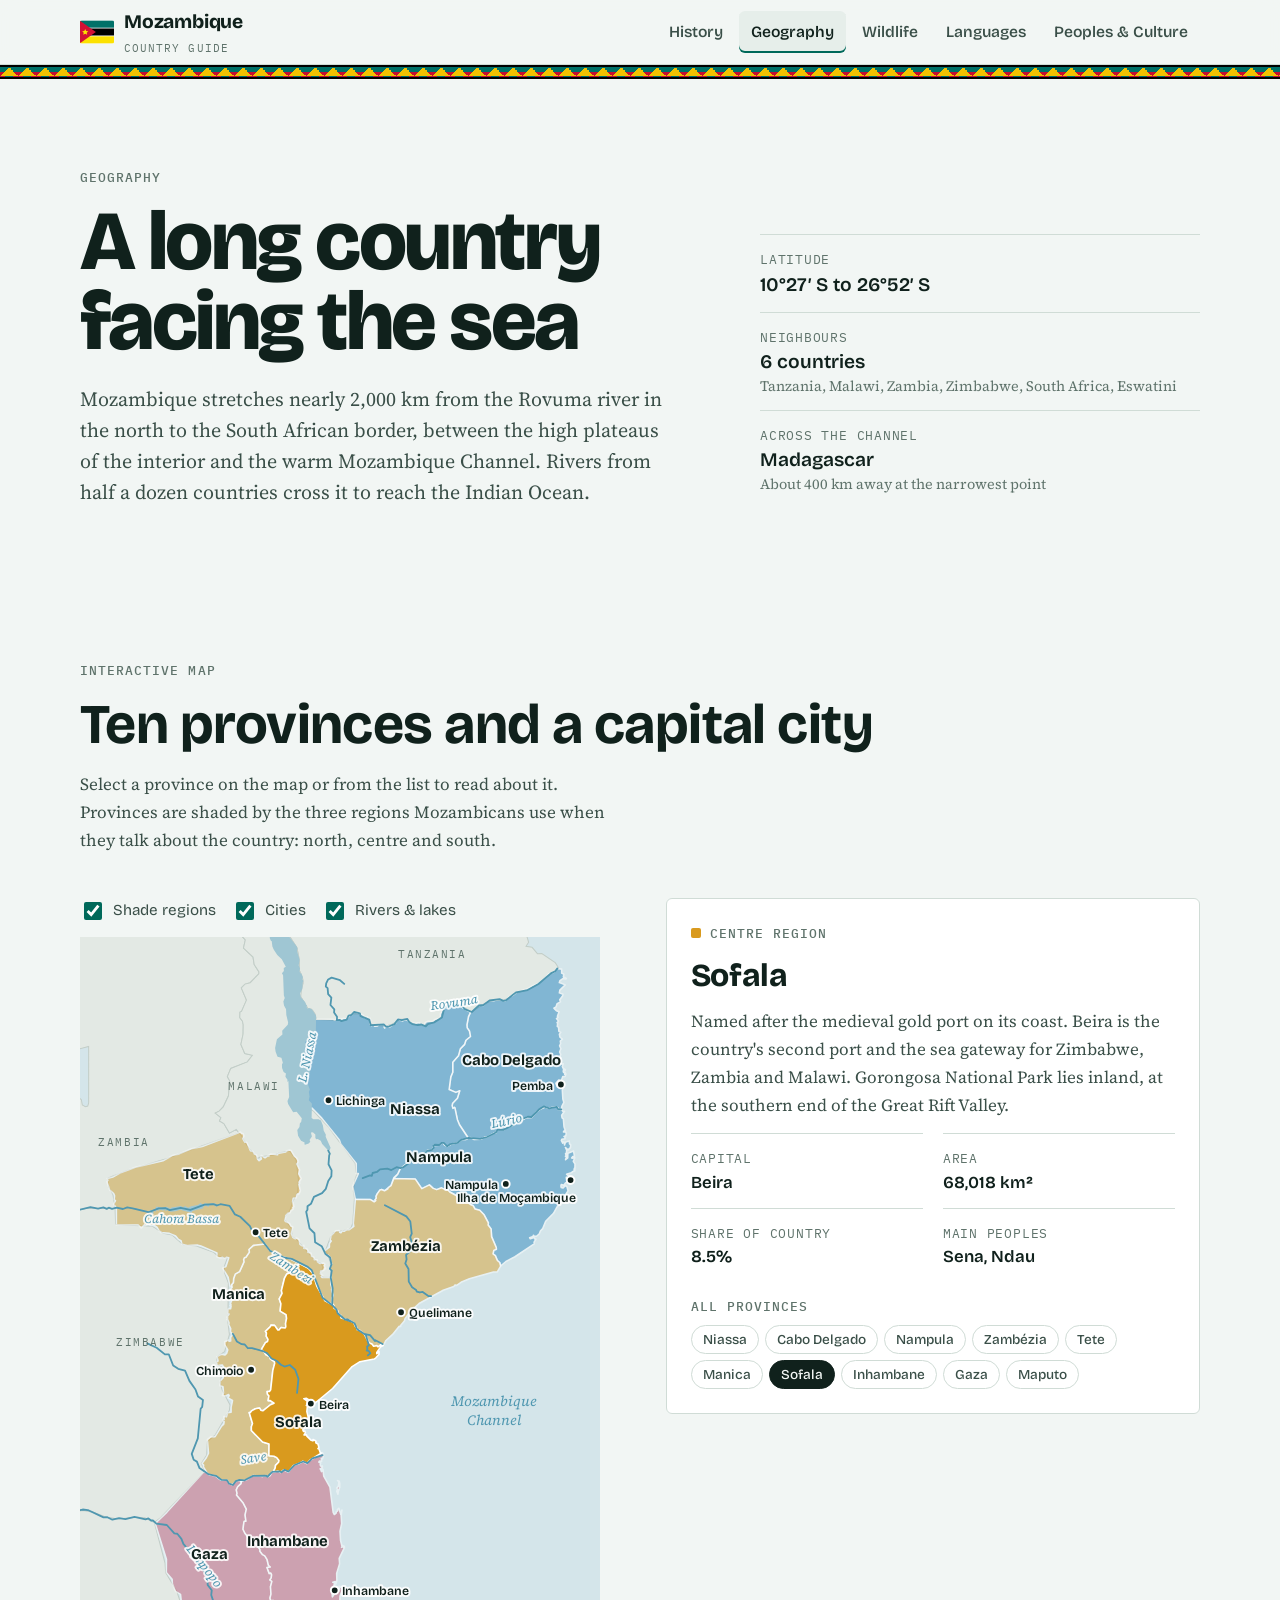
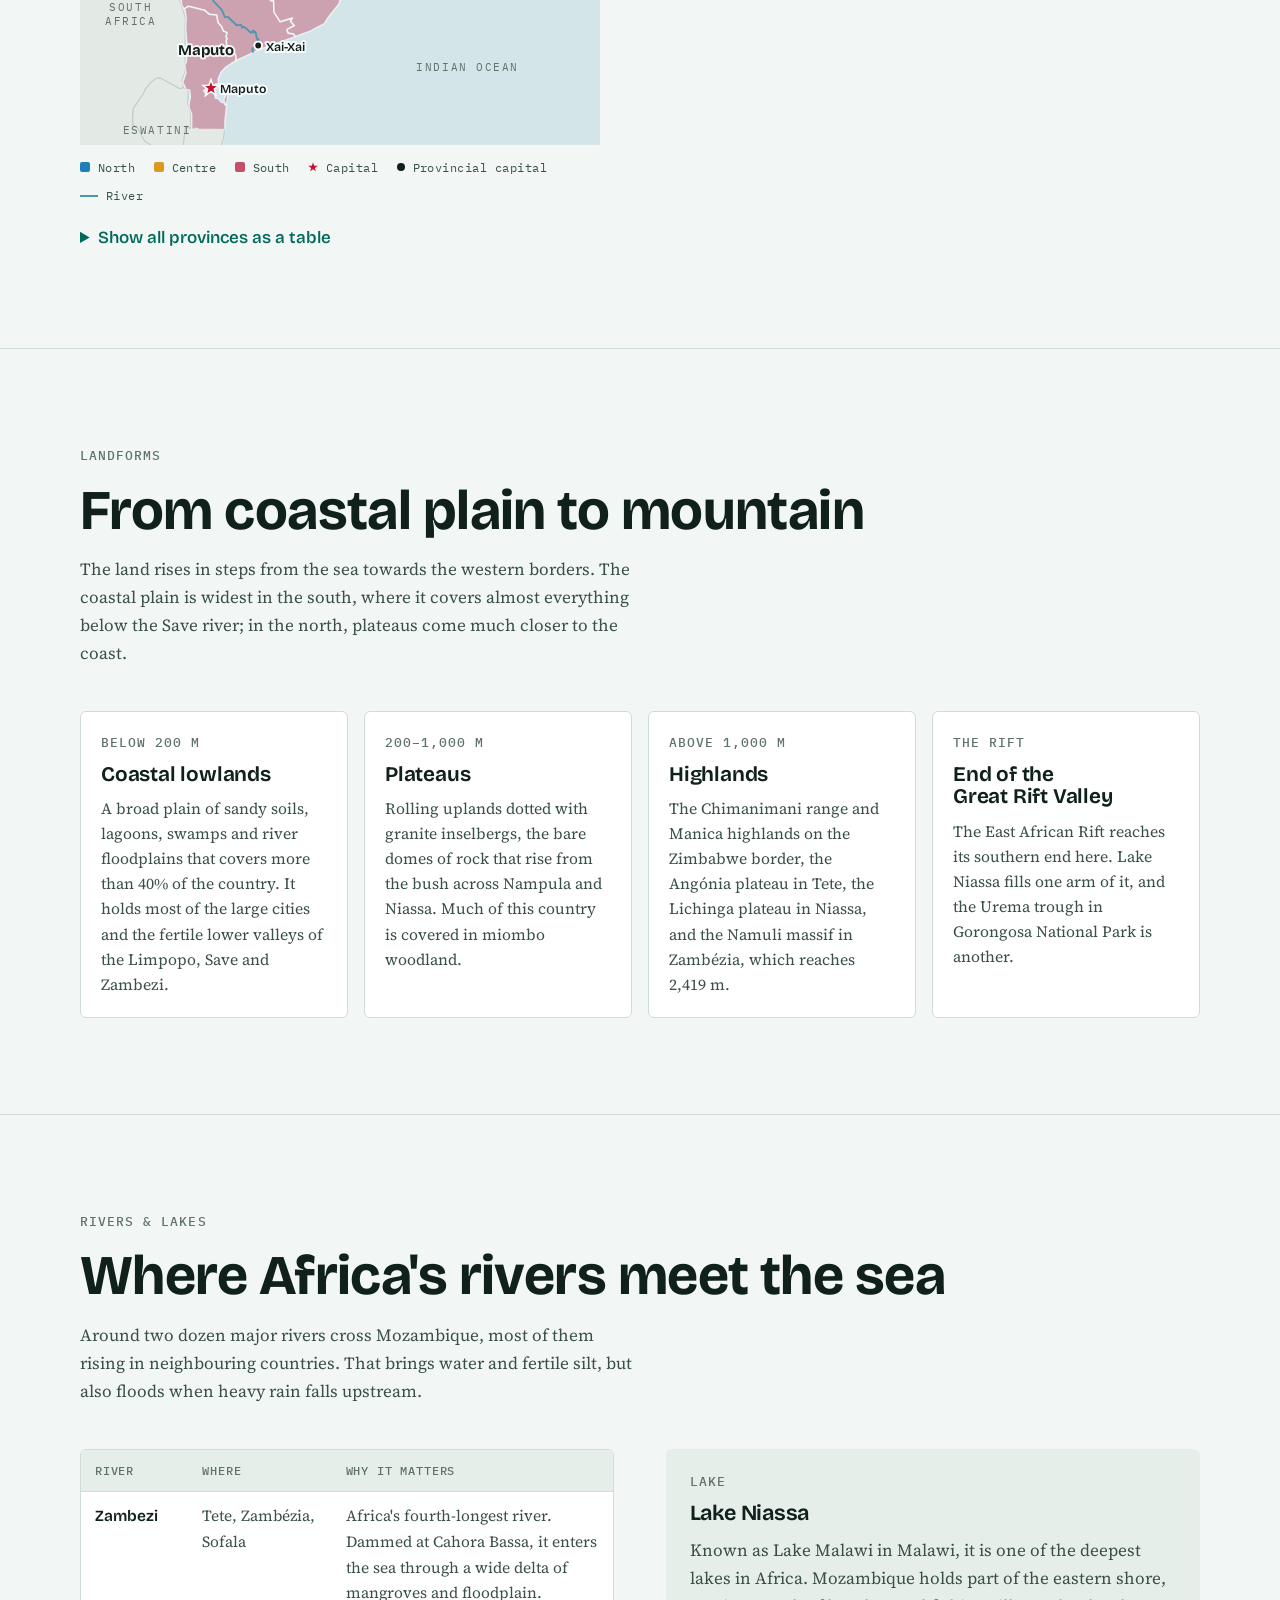
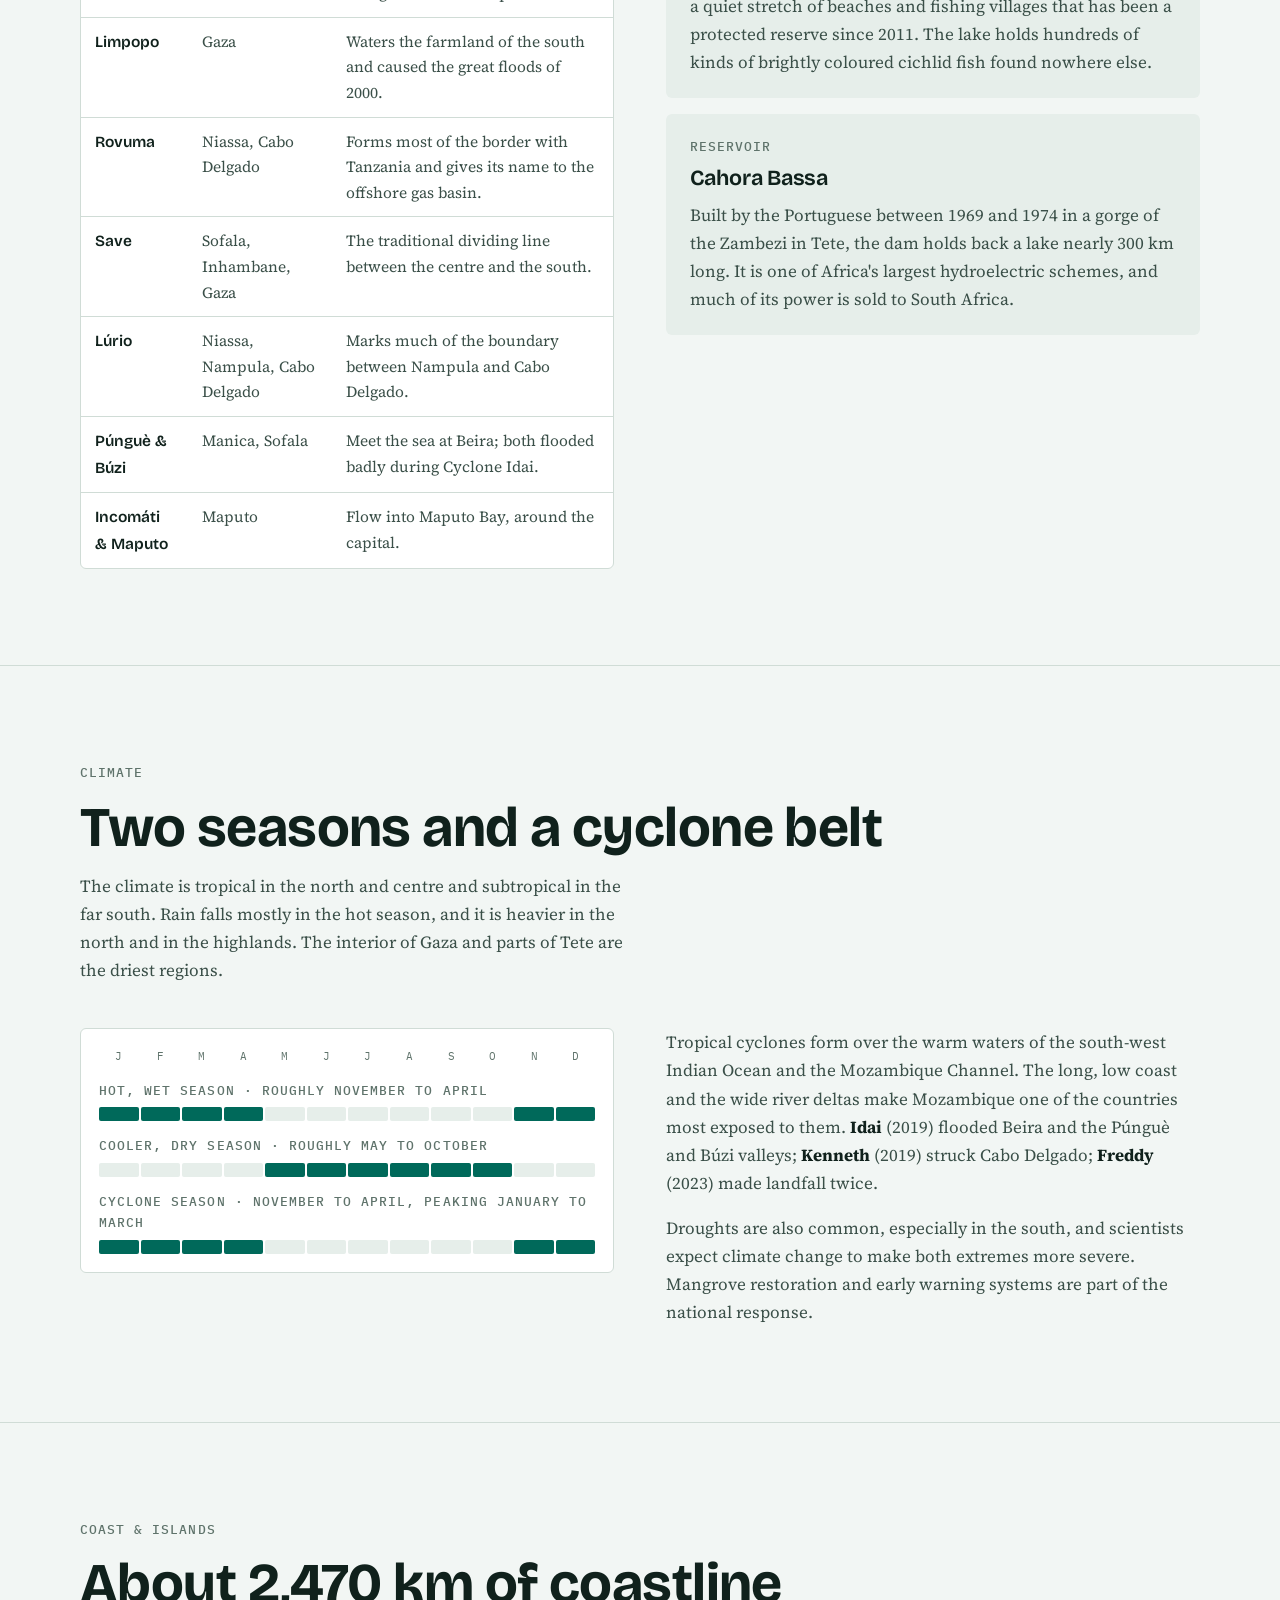
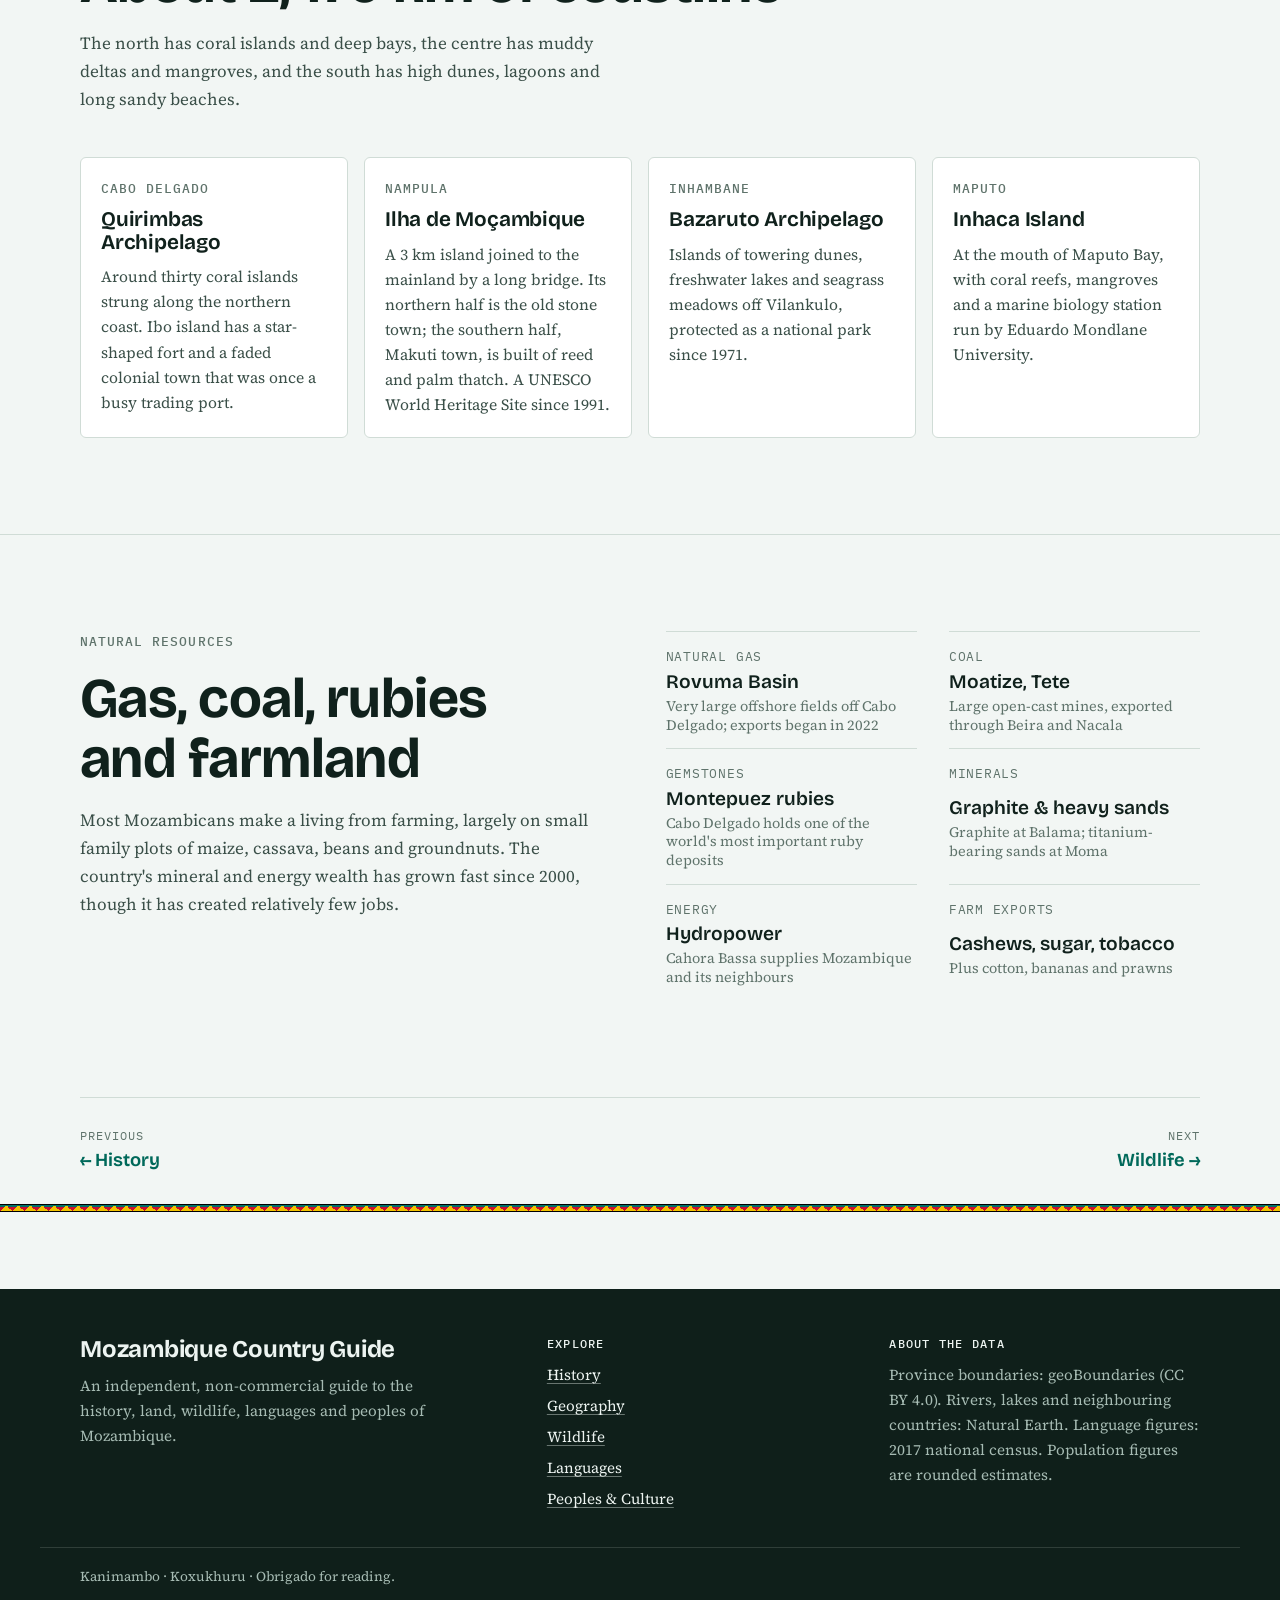
==== geography.html @ 0a5331be "Add Mozambique Country Guide site A static six-page site about Mozambique: history, geography, wildl" ====
<!DOCTYPE html>
<html lang="en">
<head>
  <meta charset="UTF-8" />
  <meta name="viewport" content="width=device-width, initial-scale=1, viewport-fit=cover" />
  <title>Geography of Mozambique · Mozambique Country Guide</title>
  <meta name="description" content="Mozambique's provinces, landforms, rivers, climate, coast and natural resources, with an interactive province map." />
  <link rel="icon" href="data:image/svg+xml,<svg xmlns=%22http://www.w3.org/2000/svg%22 viewBox=%220 0 30 20%22><rect width=%2230%22 height=%226.2%22 fill=%22%23007168%22/><rect y=%226.2%22 width=%2230%22 height=%227.6%22 fill=%22%23fff%22/><rect y=%226.9%22 width=%2230%22 height=%226.2%22 fill=%22%23000%22/><rect y=%2213.8%22 width=%2230%22 height=%226.2%22 fill=%22%23fce100%22/><path d=%22M0 0L14 10L0 20Z%22 fill=%22%23d21034%22/></svg>" />
  <link rel="preconnect" href="https://fonts.googleapis.com" />
  <link rel="preconnect" href="https://fonts.gstatic.com" crossorigin />
  <link rel="stylesheet" href="https://fonts.googleapis.com/css2?family=Bricolage+Grotesque:opsz,wdth,wght@12..96,75..100,400..800&family=IBM+Plex+Mono:wght@400;500&family=Source+Serif+4:ital,opsz,wght@0,8..60,400..700;1,8..60,400&display=swap" />
  <link rel="stylesheet" href="styles.css" />
</head>
<body data-page="geography">
  <a class="skip" href="#main">Skip to content</a>

  <header class="site-header">
    <div class="wrap nav-inner">
      <a class="brand" href="index.html" aria-label="Mozambique Country Guide, home">
        <svg viewBox="0 0 30 20" aria-hidden="true"><rect width="30" height="20" fill="var(--flag-white)"/><rect width="30" height="6.2" fill="var(--flag-green)"/><rect y="6.9" width="30" height="6.2" fill="var(--flag-black)"/><rect y="13.8" width="30" height="6.2" fill="var(--flag-yellow)"/><path d="M0 0L14 10L0 20Z" fill="var(--flag-red)"/><path d="M4.6 7.4l.8 1.7 1.9.2-1.4 1.3.4 1.9-1.7-1-1.7 1 .4-1.9-1.4-1.3 1.9-.2z" fill="var(--flag-yellow)"/></svg>
        <span>Mozambique<small>Country guide</small></span>
      </a>
      <button class="nav-toggle" id="navToggle" aria-expanded="false" aria-controls="siteNav"><span class="bars" aria-hidden="true"><span></span><span></span><span></span></span>Menu</button>
      <nav class="site-nav" id="siteNav" aria-label="Main">
        <ul class="nav-links">
          <li><a href="history.html" data-page="history">History</a></li>
          <li><a href="geography.html" data-page="geography">Geography</a></li>
          <li><a href="wildlife.html" data-page="wildlife">Wildlife</a></li>
          <li><a href="languages.html" data-page="languages">Languages</a></li>
          <li><a href="peoples.html" data-page="peoples">Peoples &amp; Culture</a></li>
        </ul>
      </nav>
    </div>
  </header>
  <div class="capulana" aria-hidden="true"></div>

  <main id="main">
    <section class="page-head">
      <div class="wrap page-head-grid">
        <div>
          <span class="label">Geography</span>
          <h1>A long country facing the sea</h1>
          <p class="lede">Mozambique stretches nearly 2,000 km from the Rovuma river in the north to the South African border, between the high plateaus of the interior and the warm Mozambique Channel. Rivers from half a dozen countries cross it to reach the Indian Ocean.</p>
        </div>
        <dl class="facts">
          <div><dt>Latitude</dt><dd>10°27′ S to 26°52′ S</dd></div>
          <div><dt>Neighbours</dt><dd>6 countries<small>Tanzania, Malawi, Zambia, Zimbabwe, South Africa, Eswatini</small></dd></div>
          <div><dt>Across the channel</dt><dd>Madagascar<small>About 400 km away at the narrowest point</small></dd></div>
        </dl>
      </div>
    </section>

    <!-- Interactive map -->
    <section class="section" aria-labelledby="map-h">
      <div class="wrap">
        <div class="section-head">
          <span class="label">Interactive map</span>
          <h2 id="map-h">Ten provinces and a capital city</h2>
          <p>Select a province on the map or from the list to read about it. Provinces are shaded by the three regions Mozambicans use when they talk about the country: north, centre and south.</p>
        </div>
        <div class="map-layout">
          <div>
            <div class="map-controls" role="group" aria-label="Map layers">
              <label class="toggle"><input type="checkbox" id="toggleRegions" checked /> Shade regions</label>
              <label class="toggle"><input type="checkbox" id="toggleCities" checked /> Cities</label>
              <label class="toggle"><input type="checkbox" id="toggleRivers" checked /> Rivers &amp; lakes</label>
            </div>
            <figure style="margin:0">
              <div id="provinceMap" class="map"></div>
              <figcaption class="map-legend">
                <span><i class="swatch north"></i>North</span>
                <span><i class="swatch centre"></i>Centre</span>
                <span><i class="swatch south"></i>South</span>
                <span><i class="st"></i>Capital</span>
                <span><i class="ct"></i>Provincial capital</span>
                <span><i class="ln"></i>River</span>
              </figcaption>
            </figure>
          </div>
          <aside class="prov-panel" id="provPanel" aria-live="polite">
            <span class="label"><i class="swatch centre" data-f="swatch"></i> <span data-f="region">Centre region</span></span>
            <h3 data-f="name">Sofala</h3>
            <p data-f="text">Named after the medieval gold port on its coast.</p>
            <dl class="facts">
              <div><dt>Capital</dt><dd data-f="capital">Beira</dd></div>
              <div><dt>Area</dt><dd data-f="area">68,018 km²</dd></div>
              <div><dt>Share of country</dt><dd data-f="share">8.5%</dd></div>
              <div><dt>Main peoples</dt><dd data-f="peoples">Sena, Ndau</dd></div>
            </dl>
            <div class="stack" style="gap:8px">
              <span class="label">All provinces</span>
              <div class="prov-list chips" id="provList"></div>
            </div>
          </aside>
        </div>

        <details class="data">
          <summary>Show all provinces as a table</summary>
          <div class="table-wrap">
            <table>
              <thead><tr><th>Province</th><th>Region</th><th>Capital</th><th class="num">Area (km²)</th></tr></thead>
              <tbody>
                <tr><td><strong>Niassa</strong></td><td>North</td><td>Lichinga</td><td class="num">129,056</td></tr>
                <tr><td><strong>Cabo Delgado</strong></td><td>North</td><td>Pemba</td><td class="num">82,625</td></tr>
                <tr><td><strong>Nampula</strong></td><td>North</td><td>Nampula</td><td class="num">81,606</td></tr>
                <tr><td><strong>Zambézia</strong></td><td>Centre</td><td>Quelimane</td><td class="num">105,008</td></tr>
                <tr><td><strong>Tete</strong></td><td>Centre</td><td>Tete</td><td class="num">100,724</td></tr>
                <tr><td><strong>Manica</strong></td><td>Centre</td><td>Chimoio</td><td class="num">61,661</td></tr>
                <tr><td><strong>Sofala</strong></td><td>Centre</td><td>Beira</td><td class="num">68,018</td></tr>
                <tr><td><strong>Inhambane</strong></td><td>South</td><td>Inhambane</td><td class="num">68,615</td></tr>
                <tr><td><strong>Gaza</strong></td><td>South</td><td>Xai-Xai</td><td class="num">75,709</td></tr>
                <tr><td><strong>Maputo Province</strong></td><td>South</td><td>Matola</td><td class="num">26,058</td></tr>
                <tr><td><strong>Maputo City</strong></td><td>South</td><td>Maputo</td><td class="num">347</td></tr>
              </tbody>
            </table>
          </div>
        </details>
      </div>
    </section>

    <!-- Landforms -->
    <section class="section" aria-labelledby="land-h">
      <div class="wrap">
        <div class="section-head">
          <span class="label">Landforms</span>
          <h2 id="land-h">From coastal plain to mountain</h2>
          <p>The land rises in steps from the sea towards the western borders. The coastal plain is widest in the south, where it covers almost everything below the Save river; in the north, plateaus come much closer to the coast.</p>
        </div>
        <div class="grid">
          <article class="card">
            <span class="label">Below 200 m</span>
            <h3>Coastal lowlands</h3>
            <p>A broad plain of sandy soils, lagoons, swamps and river floodplains that covers more than 40% of the country. It holds most of the large cities and the fertile lower valleys of the Limpopo, Save and Zambezi.</p>
          </article>
          <article class="card">
            <span class="label">200–1,000 m</span>
            <h3>Plateaus</h3>
            <p>Rolling uplands dotted with granite inselbergs, the bare domes of rock that rise from the bush across Nampula and Niassa. Much of this country is covered in miombo woodland.</p>
          </article>
          <article class="card">
            <span class="label">Above 1,000 m</span>
            <h3>Highlands</h3>
            <p>The Chimanimani range and Manica highlands on the Zimbabwe border, the Angónia plateau in Tete, the Lichinga plateau in Niassa, and the Namuli massif in Zambézia, which reaches 2,419 m.</p>
          </article>
          <article class="card">
            <span class="label">The rift</span>
            <h3>End of the Great Rift Valley</h3>
            <p>The East African Rift reaches its southern end here. Lake Niassa fills one arm of it, and the Urema trough in Gorongosa National Park is another.</p>
          </article>
        </div>
      </div>
    </section>

    <!-- Rivers -->
    <section class="section" aria-labelledby="rivers-h">
      <div class="wrap">
        <div class="section-head">
          <span class="label">Rivers &amp; lakes</span>
          <h2 id="rivers-h">Where Africa's rivers meet the sea</h2>
          <p>Around two dozen major rivers cross Mozambique, most of them rising in neighbouring countries. That brings water and fertile silt, but also floods when heavy rain falls upstream.</p>
        </div>
        <div class="split">
          <div class="table-wrap">
            <table>
              <thead><tr><th>River</th><th>Where</th><th>Why it matters</th></tr></thead>
              <tbody>
                <tr><td><strong>Zambezi</strong></td><td>Tete, Zambézia, Sofala</td><td>Africa's fourth-longest river. Dammed at Cahora Bassa, it enters the sea through a wide delta of mangroves and floodplain.</td></tr>
                <tr><td><strong>Limpopo</strong></td><td>Gaza</td><td>Waters the farmland of the south and caused the great floods of 2000.</td></tr>
                <tr><td><strong>Rovuma</strong></td><td>Niassa, Cabo Delgado</td><td>Forms most of the border with Tanzania and gives its name to the offshore gas basin.</td></tr>
                <tr><td><strong>Save</strong></td><td>Sofala, Inhambane, Gaza</td><td>The traditional dividing line between the centre and the south.</td></tr>
                <tr><td><strong>Lúrio</strong></td><td>Niassa, Nampula, Cabo Delgado</td><td>Marks much of the boundary between Nampula and Cabo Delgado.</td></tr>
                <tr><td><strong>Púnguè &amp; Búzi</strong></td><td>Manica, Sofala</td><td>Meet the sea at Beira; both flooded badly during Cyclone Idai.</td></tr>
                <tr><td><strong>Incomáti &amp; Maputo</strong></td><td>Maputo</td><td>Flow into Maputo Bay, around the capital.</td></tr>
              </tbody>
            </table>
          </div>
          <div class="stack">
            <aside class="callout">
              <span class="label">Lake</span>
              <h3>Lake Niassa</h3>
              <p>Known as Lake Malawi in Malawi, it is one of the deepest lakes in Africa. Mozambique holds part of the eastern shore, a quiet stretch of beaches and fishing villages that has been a protected reserve since 2011. The lake holds hundreds of kinds of brightly coloured cichlid fish found nowhere else.</p>
            </aside>
            <aside class="callout">
              <span class="label">Reservoir</span>
              <h3>Cahora Bassa</h3>
              <p>Built by the Portuguese between 1969 and 1974 in a gorge of the Zambezi in Tete, the dam holds back a lake nearly 300 km long. It is one of Africa's largest hydroelectric schemes, and much of its power is sold to South Africa.</p>
            </aside>
          </div>
        </div>
      </div>
    </section>

    <!-- Climate -->
    <section class="section" aria-labelledby="climate-h">
      <div class="wrap">
        <div class="section-head">
          <span class="label">Climate</span>
          <h2 id="climate-h">Two seasons and a cyclone belt</h2>
          <p>The climate is tropical in the north and centre and subtropical in the far south. Rain falls mostly in the hot season, and it is heavier in the north and in the highlands. The interior of Gaza and parts of Tete are the driest regions.</p>
        </div>
        <div class="split">
          <div class="stack">
            <div class="table-wrap" style="padding:18px">
              <div class="season-head" aria-hidden="true"><span>J</span><span>F</span><span>M</span><span>A</span><span>M</span><span>J</span><span>J</span><span>A</span><span>S</span><span>O</span><span>N</span><span>D</span></div>
              <p class="label" style="margin:14px 0 6px">Hot, wet season · roughly November to April</p>
              <div class="season" role="img" aria-label="Wet season: November to April"><i class="on"></i><i class="on"></i><i class="on"></i><i class="on"></i><i></i><i></i><i></i><i></i><i></i><i></i><i class="on"></i><i class="on"></i></div>
              <p class="label" style="margin:14px 0 6px">Cooler, dry season · roughly May to October</p>
              <div class="season" role="img" aria-label="Dry season: May to October"><i></i><i></i><i></i><i></i><i class="on"></i><i class="on"></i><i class="on"></i><i class="on"></i><i class="on"></i><i class="on"></i><i></i><i></i></div>
              <p class="label" style="margin:14px 0 6px">Cyclone season · November to April, peaking January to March</p>
              <div class="season" role="img" aria-label="Cyclone season: November to April"><i class="on"></i><i class="on"></i><i class="on"></i><i class="on"></i><i></i><i></i><i></i><i></i><i></i><i></i><i class="on"></i><i class="on"></i></div>
            </div>
          </div>
          <div class="prose">
            <p>Tropical cyclones form over the warm waters of the south-west Indian Ocean and the Mozambique Channel. The long, low coast and the wide river deltas make Mozambique one of the countries most exposed to them. <strong>Idai</strong> (2019) flooded Beira and the Púnguè and Búzi valleys; <strong>Kenneth</strong> (2019) struck Cabo Delgado; <strong>Freddy</strong> (2023) made landfall twice.</p>
            <p>Droughts are also common, especially in the south, and scientists expect climate change to make both extremes more severe. Mangrove restoration and early warning systems are part of the national response.</p>
          </div>
        </div>
      </div>
    </section>

    <!-- Coast -->
    <section class="section" aria-labelledby="coast-h">
      <div class="wrap">
        <div class="section-head">
          <span class="label">Coast &amp; islands</span>
          <h2 id="coast-h">About 2,470 km of coastline</h2>
          <p>The north has coral islands and deep bays, the centre has muddy deltas and mangroves, and the south has high dunes, lagoons and long sandy beaches.</p>
        </div>
        <div class="grid">
          <article class="card">
            <span class="label">Cabo Delgado</span>
            <h3>Quirimbas Archipelago</h3>
            <p>Around thirty coral islands strung along the northern coast. Ibo island has a star-shaped fort and a faded colonial town that was once a busy trading port.</p>
          </article>
          <article class="card">
            <span class="label">Nampula</span>
            <h3>Ilha de Moçambique</h3>
            <p>A 3 km island joined to the mainland by a long bridge. Its northern half is the old stone town; the southern half, Makuti town, is built of reed and palm thatch. A UNESCO World Heritage Site since 1991.</p>
          </article>
          <article class="card">
            <span class="label">Inhambane</span>
            <h3>Bazaruto Archipelago</h3>
            <p>Islands of towering dunes, freshwater lakes and seagrass meadows off Vilankulo, protected as a national park since 1971.</p>
          </article>
          <article class="card">
            <span class="label">Maputo</span>
            <h3>Inhaca Island</h3>
            <p>At the mouth of Maputo Bay, with coral reefs, mangroves and a marine biology station run by Eduardo Mondlane University.</p>
          </article>
        </div>
      </div>
    </section>

    <!-- Resources -->
    <section class="section" aria-labelledby="res-h">
      <div class="wrap split">
        <div class="stack">
          <span class="label">Natural resources</span>
          <h2 id="res-h">Gas, coal, rubies and farmland</h2>
          <p class="prose">Most Mozambicans make a living from farming, largely on small family plots of maize, cassava, beans and groundnuts. The country's mineral and energy wealth has grown fast since 2000, though it has created relatively few jobs.</p>
        </div>
        <dl class="facts">
          <div><dt>Natural gas</dt><dd>Rovuma Basin<small>Very large offshore fields off Cabo Delgado; exports began in 2022</small></dd></div>
          <div><dt>Coal</dt><dd>Moatize, Tete<small>Large open-cast mines, exported through Beira and Nacala</small></dd></div>
          <div><dt>Gemstones</dt><dd>Montepuez rubies<small>Cabo Delgado holds one of the world's most important ruby deposits</small></dd></div>
          <div><dt>Minerals</dt><dd>Graphite &amp; heavy sands<small>Graphite at Balama; titanium-bearing sands at Moma</small></dd></div>
          <div><dt>Energy</dt><dd>Hydropower<small>Cahora Bassa supplies Mozambique and its neighbours</small></dd></div>
          <div><dt>Farm exports</dt><dd>Cashews, sugar, tobacco<small>Plus cotton, bananas and prawns</small></dd></div>
        </dl>
      </div>
    </section>

    <div class="wrap">
      <nav class="next-page" aria-label="More pages">
        <a href="history.html"><span>Previous</span>← History</a>
        <a href="wildlife.html" style="text-align:right"><span>Next</span>Wildlife →</a>
      </nav>
    </div>
  </main>

  <div class="capulana thin" aria-hidden="true"></div>
  <footer class="site-footer">
    <div class="wrap footer-inner">
      <div>
        <h2>Mozambique Country Guide</h2>
        <p>An independent, non-commercial guide to the history, land, wildlife, languages and peoples of Mozambique.</p>
      </div>
      <div>
        <h3>Explore</h3>
        <ul>
          <li><a href="history.html">History</a></li>
          <li><a href="geography.html">Geography</a></li>
          <li><a href="wildlife.html">Wildlife</a></li>
          <li><a href="languages.html">Languages</a></li>
          <li><a href="peoples.html">Peoples &amp; Culture</a></li>
        </ul>
      </div>
      <div>
        <h3>About the data</h3>
        <p>Province boundaries: geoBoundaries (CC BY 4.0). Rivers, lakes and neighbouring countries: Natural Earth. Language figures: 2017 national census. Population figures are rounded estimates.</p>
      </div>
    </div>
    <div class="wrap footer-base">Kanimambo · Koxukhuru · Obrigado for reading.</div>
  </footer>

  <script src="map-data.js"></script>
  <script src="script.js"></script>
</body>
</html>
---- styles.css ----
/* =========================================================
   Mozambique: A Country Guide — shared styles
   Layout: a narrow reading column with a left margin for dates
   and labels, like notes pencilled along a long coastline.
   ========================================================= */

:root {
  /* Surfaces and ink */
  --ground: #f2f6f4;
  --surface: #ffffff;
  --sunken: #e6eeea;
  --ink: #10211c;
  --ink-2: #3a4f48;
  --muted: #5f736b;
  --line: #d0dcd6;

  /* Accents taken from the flag, used with restraint */
  --accent: #00695a;
  --accent-strong: #004f44;
  --on-accent: #ffffff;
  --sun: #f2c200;
  --flame: #c8102e;

  /* Dark band used by the footer and feature panels */
  --night: #0f1f1a;
  --on-night: #edf4f1;
  --on-night-2: #a6bbb3;

  /* Map */
  --sea: #d4e5ea;
  --land-out: #e3e9e4;
  --land-out-line: #c3cec8;
  --water: #9fc6d3;
  --river: #4f97b0;
  --north: #1f7fb8;
  --centre: #d99a1e;
  --south: #c4506a;
  --map-label: #10211c;
  --map-halo: rgba(255, 255, 255, 0.85);

  /* Flag colours stay fixed in both themes */
  --flag-green: #007168;
  --flag-yellow: #fce100;
  --flag-red: #d21034;
  --flag-black: #000000;
  --flag-white: #ffffff;

  /* Type */
  --font-display: "Bricolage Grotesque", "Arial Narrow", "Helvetica Neue", Arial, sans-serif;
  --font-body: "Source Serif 4", Georgia, "Times New Roman", serif;
  --font-mono: "IBM Plex Mono", ui-monospace, "SFMono-Regular", Menlo, Consolas, monospace;

  --step--1: 0.8125rem;
  --step-0: 1.0625rem;
  --step-1: 1.25rem;
  --step-2: 1.5rem;
  --step-3: 2rem;
  --step-4: clamp(2.25rem, 1.6rem + 3vw, 3.5rem);
  --step-5: clamp(2.75rem, 1.7rem + 5vw, 5.25rem);

  --gutter: clamp(16px, 4vw, 40px);
  --measure: 65ch;
  --radius: 6px;
}

@media (prefers-color-scheme: dark) {
  :root:not([data-theme="light"]) {
    --ground: #0c1613;
    --surface: #13201c;
    --sunken: #182823;
    --ink: #e4eee9;
    --ink-2: #b7c9c1;
    --muted: #8ea39a;
    --line: #273a33;
    --accent: #4cc3a9;
    --accent-strong: #7ad8c3;
    --on-accent: #062019;
    --sun: #f2c94a;
    --flame: #f06a6a;
    --night: #07100d;
    --on-night: #e4eee9;
    --on-night-2: #93a89f;
    --sea: #10252b;
    --land-out: #17231f;
    --land-out-line: #2b3c35;
    --water: #245566;
    --river: #4b9ab5;
    --north: #3b95cf;
    --centre: #c08a1c;
    --south: #d0637c;
    --map-label: #f2f7f4;
    --map-halo: rgba(8, 16, 13, 0.85);
    color-scheme: dark;
  }
}

:root[data-theme="dark"] {
  --ground: #0c1613;
  --surface: #13201c;
  --sunken: #182823;
  --ink: #e4eee9;
  --ink-2: #b7c9c1;
  --muted: #8ea39a;
  --line: #273a33;
  --accent: #4cc3a9;
  --accent-strong: #7ad8c3;
  --on-accent: #062019;
  --sun: #f2c94a;
  --flame: #f06a6a;
  --night: #07100d;
  --on-night: #e4eee9;
  --on-night-2: #93a89f;
  --sea: #10252b;
  --land-out: #17231f;
  --land-out-line: #2b3c35;
  --water: #245566;
  --river: #4b9ab5;
  --north: #3b95cf;
  --centre: #c08a1c;
  --south: #d0637c;
  --map-label: #f2f7f4;
  --map-halo: rgba(8, 16, 13, 0.85);
  color-scheme: dark;
}

/* ---------- Base ---------- */
*, *::before, *::after { box-sizing: border-box; }
html { scroll-behavior: smooth; -webkit-text-size-adjust: 100%; }

body {
  margin: 0;
  background: var(--ground);
  color: var(--ink);
  font-family: var(--font-body);
  font-size: var(--step-0);
  line-height: 1.65;
  font-optical-sizing: auto;
  -webkit-font-smoothing: antialiased;
  overflow-x: hidden;
}

img, svg { max-width: 100%; }
[hidden] { display: none !important; }

h1, h2, h3, h4 {
  font-family: var(--font-display);
  line-height: 1.08;
  margin: 0;
  text-wrap: balance;
  letter-spacing: -0.01em;
}
h2 { font-size: var(--step-4); font-weight: 700; }
h3 { font-size: var(--step-2); font-weight: 650; }
h4 { font-size: var(--step-1); font-weight: 650; }

p { margin: 0; }
p + p { margin-top: 1em; }

a { color: var(--accent); text-decoration-thickness: 1px; text-underline-offset: 0.18em; }
a:hover { color: var(--accent-strong); }

:focus-visible {
  outline: 3px solid var(--accent);
  outline-offset: 2px;
  border-radius: 2px;
}

.wrap {
  width: 100%;
  max-width: 1200px;
  margin-inline: auto;
  padding-inline: var(--gutter);
}

.skip {
  position: absolute;
  left: -9999px;
  top: 0;
  background: var(--accent);
  color: var(--on-accent);
  padding: 10px 16px;
  z-index: 100;
}
.skip:focus { left: 16px; top: 16px; }

.label {
  font-family: var(--font-mono);
  font-size: var(--step--1);
  font-weight: 500;
  letter-spacing: 0.08em;
  text-transform: uppercase;
  color: var(--muted);
}

.lede {
  font-size: var(--step-1);
  line-height: 1.55;
  color: var(--ink-2);
  max-width: 60ch;
}

.prose { max-width: var(--measure); color: var(--ink-2); }
.prose strong { color: var(--ink); }

.sr-only {
  position: absolute !important;
  width: 1px; height: 1px;
  overflow: hidden;
  clip: rect(0 0 0 0);
  white-space: nowrap;
}

/* ---------- Capulana band ----------
   A zigzag after the printed cotton wraps worn across Mozambique. */
.capulana {
  height: 14px;
  background:
    conic-gradient(from 135deg at 50% 0, var(--sun) 90deg, transparent 0) 0 0 / 18px 9px repeat-x,
    conic-gradient(from -45deg at 50% 100%, var(--flame) 90deg, transparent 0) 9px 5px / 18px 9px repeat-x,
    var(--flag-green);
  border-block: 2px solid var(--flag-black);
}
.capulana.thin { height: 8px; border-width: 1px; background-size: 12px 6px, 12px 6px, auto; background-position: 0 0, 6px 2px, 0 0; }

/* ---------- Header ---------- */
.site-header {
  position: sticky;
  top: env(safe-area-inset-top, 0px);
  z-index: 50;
  background: color-mix(in oklab, var(--ground) 92%, transparent);
  backdrop-filter: saturate(1.2) blur(10px);
  -webkit-backdrop-filter: saturate(1.2) blur(10px);
  border-bottom: 1px solid var(--line);
}

.nav-inner {
  display: flex;
  align-items: center;
  justify-content: space-between;
  gap: 16px;
  min-height: 64px;
}

.brand {
  display: inline-flex;
  align-items: center;
  gap: 10px;
  color: var(--ink);
  text-decoration: none;
  font-family: var(--font-display);
  font-weight: 750;
  font-size: 1.2rem;
  letter-spacing: -0.01em;
  flex-shrink: 0;
}
.brand:hover { color: var(--ink); }
.brand svg { width: 34px; height: 24px; flex-shrink: 0; border-radius: 2px; }
.brand small {
  display: block;
  font-family: var(--font-mono);
  font-weight: 400;
  font-size: 0.66rem;
  letter-spacing: 0.1em;
  text-transform: uppercase;
  color: var(--muted);
  margin-top: 2px;
}

.nav-links {
  display: flex;
  gap: 4px;
  list-style: none;
  margin: 0;
  padding: 0;
}
.nav-links a {
  display: block;
  padding: 8px 12px;
  border-radius: var(--radius);
  font-family: var(--font-display);
  font-weight: 550;
  font-size: 0.98rem;
  color: var(--ink-2);
  text-decoration: none;
  white-space: nowrap;
}
.nav-links a:hover { background: var(--sunken); color: var(--ink); }
.nav-links a[aria-current="page"] {
  color: var(--ink);
  background: var(--sunken);
  box-shadow: inset 0 -2px 0 var(--accent);
}

.nav-toggle {
  display: none;
  align-items: center;
  gap: 8px;
  background: none;
  border: 1px solid var(--line);
  border-radius: var(--radius);
  color: var(--ink);
  font: 600 0.9rem var(--font-display);
  padding: 8px 12px;
  cursor: pointer;
}
.nav-toggle .bars { display: grid; gap: 4px; }
.nav-toggle .bars span { display: block; width: 16px; height: 2px; background: currentColor; border-radius: 2px; }

@media (max-width: 900px) {
  .nav-toggle { display: inline-flex; }
  .site-nav {
    position: absolute;
    left: 0; right: 0; top: 100%;
    background: var(--ground);
    border-bottom: 1px solid var(--line);
    padding: 8px var(--gutter) 16px;
    display: none;
  }
  .site-nav.open { display: block; }
  .nav-links { flex-direction: column; }
  .nav-links a { padding: 12px; font-size: 1.05rem; }
}

/* ---------- Page head (interior pages) ---------- */
.page-head {
  padding-block: clamp(40px, 7vw, 88px) clamp(32px, 5vw, 56px);
}
.page-head .label { display: block; margin-bottom: 14px; }
.page-head h1 {
  font-size: var(--step-5);
  font-weight: 800;
  letter-spacing: -0.03em;
  line-height: 0.95;
  max-width: 15ch;
}
.page-head .lede { margin-top: 22px; }

.page-head-grid {
  display: grid;
  grid-template-columns: minmax(0, 1.4fr) minmax(0, 1fr);
  gap: clamp(24px, 5vw, 64px);
  align-items: end;
}
@media (max-width: 860px) { .page-head-grid { grid-template-columns: 1fr; } }

/* ---------- Sections ---------- */
.section { padding-block: clamp(48px, 8vw, 96px); }
.section + .section { border-top: 1px solid var(--line); }
.section-head { display: grid; gap: 14px; margin-bottom: clamp(28px, 4vw, 44px); max-width: 60rem; }
.section-head p { color: var(--ink-2); max-width: 62ch; }

/* Two-column: margin notes on the left, content on the right */
.annotated {
  display: grid;
  grid-template-columns: 11rem minmax(0, 1fr);
  gap: 16px clamp(20px, 4vw, 48px);
}
.annotated > .note { padding-top: 6px; }
@media (max-width: 760px) {
  .annotated { grid-template-columns: 1fr; }
  .annotated > .note { padding-top: 0; }
}

/* ---------- Facts list ---------- */
.facts {
  display: grid;
  grid-template-columns: repeat(auto-fill, minmax(min(100%, 15rem), 1fr));
  gap: 0 32px;
  margin: 0;
}
.facts div {
  display: grid;
  gap: 2px;
  padding-block: 14px;
  border-top: 1px solid var(--line);
}
.facts dt {
  font-family: var(--font-mono);
  font-size: var(--step--1);
  letter-spacing: 0.06em;
  text-transform: uppercase;
  color: var(--muted);
}
.facts dd {
  margin: 0;
  font-family: var(--font-display);
  font-size: 1.2rem;
  font-weight: 600;
  line-height: 1.3;
}
.facts dd small { display: block; font-family: var(--font-body); font-weight: 400; font-size: 0.9rem; color: var(--muted); margin-top: 2px; }

/* ---------- Buttons & chips ---------- */
.btn {
  display: inline-flex;
  align-items: center;
  gap: 8px;
  padding: 12px 20px;
  border-radius: var(--radius);
  border: 1px solid var(--accent);
  background: var(--accent);
  color: var(--on-accent);
  font: 600 1rem var(--font-display);
  text-decoration: none;
  cursor: pointer;
  transition: background 0.2s ease, border-color 0.2s ease;
}
.btn:hover { background: var(--accent-strong); border-color: var(--accent-strong); color: var(--on-accent); }
.btn.ghost { background: transparent; color: var(--accent); }
.btn.ghost:hover { background: var(--sunken); color: var(--accent-strong); }

.chips { display: flex; flex-wrap: wrap; gap: 8px; }
.chip {
  font: 500 0.92rem var(--font-display);
  padding: 7px 14px;
  border-radius: 999px;
  border: 1px solid var(--line);
  background: var(--surface);
  color: var(--ink-2);
  cursor: pointer;
  text-decoration: none;
  transition: background 0.2s ease, border-color 0.2s ease, color 0.2s ease;
}
.chip:hover { border-color: var(--accent); color: var(--ink); }
.chip[aria-pressed="true"], .chip.active {
  background: var(--ink);
  border-color: var(--ink);
  color: var(--ground);
}
.chip .dot { display: inline-block; width: 9px; height: 9px; border-radius: 50%; margin-right: 6px; vertical-align: 0; }

/* ---------- Cards ---------- */
.grid {
  display: grid;
  gap: 16px;
  grid-template-columns: repeat(4, minmax(0, 1fr));
}
@media (max-width: 1100px) { .grid { grid-template-columns: repeat(2, minmax(0, 1fr)); } }
@media (max-width: 600px) { .grid { grid-template-columns: minmax(0, 1fr); } }
.card {
  display: flex;
  flex-direction: column;
  gap: 10px;
  padding: 20px;
  background: var(--surface);
  border: 1px solid var(--line);
  border-radius: var(--radius);
  min-width: 0;
}
.card h3 { font-size: 1.3rem; }
.card p { color: var(--ink-2); font-size: 0.98rem; line-height: 1.6; }
.card .meta {
  display: flex;
  flex-wrap: wrap;
  gap: 6px 14px;
  font-family: var(--font-mono);
  font-size: 0.75rem;
  letter-spacing: 0.04em;
  text-transform: uppercase;
  color: var(--muted);
}
.card .meta span { display: inline-flex; align-items: center; gap: 6px; }
.swatch { display: inline-block; width: 10px; height: 10px; border-radius: 2px; flex-shrink: 0; }
.swatch.north, .dot.north { background: var(--north); }
.swatch.centre, .dot.centre { background: var(--centre); }
.swatch.south, .dot.south { background: var(--south); }

.card.is-linked { transition: border-color 0.2s ease, box-shadow 0.2s ease; }
.card.is-linked.hl { border-color: var(--accent); box-shadow: 0 0 0 1px var(--accent); }

/* Explore links on the home page: one row per section */
.explore { display: grid; border-top: 2px solid var(--ink); }
.explore a {
  display: grid;
  grid-template-columns: minmax(0, 0.9fr) minmax(0, 1.1fr) auto;
  gap: 6px clamp(16px, 3vw, 40px);
  align-items: baseline;
  padding-block: 22px;
  border-bottom: 1px solid var(--line);
  color: var(--ink);
  text-decoration: none;
}
.explore a:hover h3 { color: var(--accent); }
.explore a:hover .arrow { transform: translateX(4px); color: var(--accent); }
.explore .title { display: grid; gap: 4px; }
.explore h3 { font-size: var(--step-3); font-weight: 750; transition: color 0.2s ease; }
.explore .arrow { font-family: var(--font-body); font-size: 1.5rem; transition: transform 0.2s ease; }
.explore p { color: var(--ink-2); }
@media (max-width: 640px) {
  .explore a { grid-template-columns: minmax(0, 1fr) auto; }
  .explore p { grid-column: 1 / -1; grid-row: 2; }
}

/* ---------- Callouts ---------- */
.callout {
  background: var(--sunken);
  border-radius: var(--radius);
  padding: 22px 24px;
  display: grid;
  gap: 10px;
  min-width: 0;
}
.callout h3 { font-size: 1.35rem; }
.callout p { color: var(--ink-2); }

.feature {
  background: var(--night);
  color: var(--on-night);
  border-radius: var(--radius);
  padding: clamp(24px, 4vw, 44px);
  display: grid;
  gap: 16px;
}
.feature h2, .feature h3 { color: var(--on-night); }
.feature p { color: var(--on-night-2); }
.feature .label { color: var(--on-night-2); }
.feature a { color: var(--sun); }

/* ---------- Home hero ---------- */
.hero { padding-block: clamp(32px, 6vw, 72px) clamp(40px, 6vw, 80px); }
.hero-grid {
  display: grid;
  grid-template-columns: minmax(0, 1.25fr) minmax(0, 1fr);
  gap: clamp(24px, 5vw, 72px);
  align-items: center;
}
.hero h1 {
  font-size: clamp(3.25rem, 1.5rem + 8.5vw, 8.25rem);
  font-weight: 800;
  letter-spacing: -0.045em;
  line-height: 0.88;
  font-variation-settings: "wdth" 85;
}
.hero h1 .pt {
  display: block;
  font-family: var(--font-mono);
  font-size: clamp(0.78rem, 0.7rem + 0.3vw, 0.95rem);
  font-weight: 500;
  font-variation-settings: normal;
  letter-spacing: 0.12em;
  line-height: 1.4;
  text-transform: uppercase;
  color: var(--muted);
  margin-top: 1.4rem;
}
.hero .lede { margin-top: 26px; }
.hero-cta { display: flex; flex-wrap: wrap; gap: 12px; margin-top: 30px; }
.hero-map { max-width: 440px; justify-self: center; width: 100%; }
@media (max-width: 860px) {
  .hero-grid { grid-template-columns: 1fr; }
  .hero-map { max-width: 380px; }
}

/* ---------- Map ---------- */
.map svg { display: block; width: 100%; height: auto; }
.map .sea { fill: var(--sea); }
.map .out { fill: var(--land-out); stroke: var(--land-out-line); stroke-width: 0.8; }
.map .lake { fill: var(--water); stroke: none; }
.map .river { fill: none; stroke: var(--river); stroke-width: 1.4; stroke-linecap: round; stroke-linejoin: round; }
.map .prov {
  stroke: var(--surface);
  stroke-width: 1.2;
  stroke-linejoin: round;
  transition: opacity 0.2s ease, filter 0.2s ease;
}
.map.plain .prov { fill: var(--surface); stroke: var(--land-out-line); stroke-width: 0.8; }
.map .prov.north { fill: var(--north); }
.map .prov.centre { fill: var(--centre); }
.map .prov.south { fill: var(--south); }
.map.plain .prov.north, .map.plain .prov.centre, .map.plain .prov.south { fill: var(--surface); }
.map.interactive .prov { cursor: pointer; }
.map.has-active .prov { opacity: 0.45; }
.map.has-active .prov.active { opacity: 1; }
.map .prov:focus-visible { outline: none; stroke: var(--ink); stroke-width: 2.5; }
.map text {
  font-family: var(--font-display);
  fill: var(--map-label);
  paint-order: stroke;
  stroke: var(--map-halo);
  stroke-width: 3px;
  stroke-linejoin: round;
  pointer-events: none;
}
.map .t-prov { font-size: 11.5px; font-weight: 700; }
.map .t-country { font-family: var(--font-mono); font-size: 8.5px; letter-spacing: 0.14em; fill: var(--muted); stroke: none; }
.map .t-sea { font-family: var(--font-body); font-style: italic; font-size: 11px; fill: var(--river); stroke: none; }
.map .t-river { font-family: var(--font-body); font-style: italic; font-size: 9.5px; fill: var(--river); }
.map .t-city { font-size: 9.5px; font-weight: 600; }
.map .city { fill: var(--ink); stroke: var(--surface); stroke-width: 1.5; }
.map .capital { fill: var(--flame); stroke: var(--surface); stroke-width: 1.2; }
.map .pin { cursor: pointer; }
.map .pin circle.mark { fill: var(--accent); stroke: var(--surface); stroke-width: 2; transition: r 0.15s ease; }
.map .pin.marine circle.mark { fill: var(--river); }
.map .pin circle.hit { fill: transparent; }
.map .pin.hl circle.mark { r: 8; }
.map .pin:focus-visible { outline: none; }
.map .pin:focus-visible circle.mark { stroke: var(--ink); stroke-width: 2.5; }
.map .t-pin { font-size: 9.5px; font-weight: 650; }
.map-legend {
  display: flex;
  flex-wrap: wrap;
  gap: 8px 18px;
  font-family: var(--font-mono);
  font-size: 0.78rem;
  letter-spacing: 0.04em;
  color: var(--ink-2);
  margin-top: 12px;
}
.map-legend span { display: inline-flex; align-items: center; gap: 8px; }
.map-legend .ln { width: 18px; height: 2px; background: var(--river); display: inline-block; }
.map-legend .st { width: 10px; height: 10px; background: var(--flame); clip-path: polygon(50% 0, 61% 35%, 98% 35%, 68% 57%, 79% 91%, 50% 70%, 21% 91%, 32% 57%, 2% 35%, 39% 35%); }
.map-legend .ct { width: 8px; height: 8px; border-radius: 50%; background: var(--ink); }
.map-legend .pk { width: 10px; height: 10px; border-radius: 50%; background: var(--accent); }
.map-legend .mr { width: 10px; height: 10px; border-radius: 50%; background: var(--river); }

.map-layout {
  display: grid;
  grid-template-columns: minmax(0, 1fr) minmax(0, 1fr);
  gap: clamp(24px, 4vw, 56px);
  align-items: start;
}
.map-layout .map { max-width: 520px; width: 100%; justify-self: center; }
@media (max-width: 860px) { .map-layout { grid-template-columns: 1fr; } }

.map-controls { display: flex; flex-wrap: wrap; gap: 8px 16px; margin-bottom: 14px; align-items: center; }
.toggle { display: inline-flex; align-items: center; gap: 8px; font-family: var(--font-display); font-size: 0.95rem; color: var(--ink-2); cursor: pointer; }
.toggle input { width: 18px; height: 18px; accent-color: var(--accent); }

.prov-panel {
  position: sticky;
  top: calc(env(safe-area-inset-top, 0px) + 84px);
  display: grid;
  gap: 14px;
  padding: 24px;
  background: var(--surface);
  border: 1px solid var(--line);
  border-radius: var(--radius);
  min-width: 0;
}
.prov-panel h3 { font-size: var(--step-3); font-weight: 750; }
.prov-panel p { color: var(--ink-2); }
.prov-panel .facts { grid-template-columns: repeat(2, minmax(0, 1fr)); gap: 0 20px; }
.prov-panel .facts dd { font-size: 1.05rem; }
.prov-list { display: flex; flex-wrap: wrap; gap: 6px; }
.prov-list button { font-size: 0.85rem; padding: 5px 11px; }
@media (max-width: 860px) { .prov-panel { position: static; } }

/* ---------- Tables ---------- */
.table-wrap { overflow-x: auto; border: 1px solid var(--line); border-radius: var(--radius); background: var(--surface); }
table { width: 100%; border-collapse: collapse; font-size: 0.97rem; }
th, td { text-align: left; padding: 11px 14px; border-bottom: 1px solid var(--line); vertical-align: top; }
tr:last-child td { border-bottom: 0; }
th {
  font-family: var(--font-mono);
  font-size: 0.74rem;
  font-weight: 500;
  letter-spacing: 0.07em;
  text-transform: uppercase;
  color: var(--muted);
  background: var(--sunken);
  white-space: nowrap;
}
td { color: var(--ink-2); }
td strong { color: var(--ink); font-family: var(--font-display); font-weight: 600; }
th.num { text-align: right; }
td.num { text-align: right; font-variant-numeric: tabular-nums; font-family: var(--font-mono); font-size: 0.9rem; }

/* ---------- History timeline ---------- */
.era-nav {
  position: sticky;
  top: calc(env(safe-area-inset-top, 0px) + 65px);
  z-index: 20;
  background: color-mix(in oklab, var(--ground) 94%, transparent);
  backdrop-filter: blur(8px);
  -webkit-backdrop-filter: blur(8px);
  border-bottom: 1px solid var(--line);
}
.era-nav ol {
  display: flex;
  gap: 6px;
  list-style: none;
  margin: 0;
  padding: 10px 0;
  overflow-x: auto;
  scrollbar-width: thin;
}
.era-nav a {
  display: block;
  white-space: nowrap;
  padding: 6px 12px;
  border-radius: 999px;
  font-family: var(--font-display);
  font-size: 0.88rem;
  font-weight: 550;
  color: var(--ink-2);
  text-decoration: none;
  border: 1px solid transparent;
}
.era-nav a span { font-family: var(--font-mono); font-size: 0.72rem; color: var(--muted); margin-right: 6px; }
.era-nav a:hover { border-color: var(--line); color: var(--ink); }
.era-nav a.active { background: var(--ink); color: var(--ground); }
.era-nav a.active span { color: var(--ground); opacity: 0.75; }

.era { padding-block: clamp(48px, 7vw, 88px) 16px; scroll-margin-top: 130px; }
.era-head {
  display: grid;
  grid-template-columns: 11rem minmax(0, 1fr);
  gap: 12px clamp(20px, 4vw, 48px);
  margin-bottom: 28px;
}
.era-head .span {
  font-family: var(--font-mono);
  font-size: 0.95rem;
  color: var(--accent);
  padding-top: 0.6em;
}
.era-head h2 { font-size: var(--step-4); font-weight: 750; }
.era-head p { grid-column: 2; color: var(--ink-2); max-width: 62ch; font-size: 1.1rem; }
@media (max-width: 760px) {
  .era-head { grid-template-columns: 1fr; }
  .era-head p { grid-column: 1; }
  .era-head .span { padding-top: 0; }
}

.timeline { list-style: none; margin: 0; padding: 0; }
.event {
  display: grid;
  grid-template-columns: 11rem minmax(0, 1fr);
  gap: 4px clamp(20px, 4vw, 48px);
  position: relative;
}
.event .when {
  font-family: var(--font-mono);
  font-weight: 500;
  font-size: 0.95rem;
  color: var(--ink);
  text-align: right;
  padding-top: 18px;
  font-variant-numeric: tabular-nums;
}
.event .what {
  position: relative;
  padding: 16px 0 22px 26px;
  border-left: 2px solid var(--river);
  max-width: calc(var(--measure) + 26px);
}
.event .what::before {
  content: "";
  position: absolute;
  left: -7px;
  top: 24px;
  width: 12px;
  height: 12px;
  border-radius: 50%;
  background: var(--ground);
  border: 2px solid var(--river);
}
.event.key .what::before { background: var(--flame); border-color: var(--flame); }
.event h3 { font-size: 1.25rem; font-weight: 650; margin-bottom: 6px; }
.event p { color: var(--ink-2); }
@media (max-width: 760px) {
  .event { grid-template-columns: 1fr; }
  .event .when { text-align: left; padding: 14px 0 0 26px; border-left: 2px solid var(--river); }
  .event .what { padding-top: 4px; }
  .event .what::before { top: -12px; }
}

.era-aside { margin: 20px 0 0; display: grid; grid-template-columns: 11rem minmax(0, 1fr); gap: 0 clamp(20px, 4vw, 48px); }
.era-aside > * { grid-column: 2; max-width: calc(var(--measure) + 26px); }
@media (max-width: 760px) { .era-aside { grid-template-columns: 1fr; } .era-aside > * { grid-column: 1; } }

/* People cards (history) */
.person { gap: 6px; }
.person .years { font-family: var(--font-mono); font-size: 0.8rem; color: var(--muted); }

/* ---------- Home: five dates strip ---------- */
.dates {
  list-style: none;
  margin: 0;
  padding: 0;
  display: grid;
  grid-template-columns: repeat(5, minmax(0, 1fr));
  border-top: 2px solid var(--ink);
}
.dates li { padding: 18px 18px 8px 0; display: grid; gap: 8px; align-content: start; }
.dates .yr {
  font-family: var(--font-display);
  font-weight: 800;
  font-size: var(--step-3);
  letter-spacing: -0.02em;
  font-variant-numeric: tabular-nums;
}
.dates p { font-size: 0.96rem; color: var(--ink-2); line-height: 1.55; }
@media (max-width: 900px) { .dates { grid-template-columns: repeat(2, minmax(0, 1fr)); } }
@media (max-width: 480px) { .dates { grid-template-columns: 1fr; } }

/* ---------- Flag ---------- */
.flag-block { display: grid; grid-template-columns: minmax(0, 360px) minmax(0, 1fr); gap: clamp(24px, 4vw, 56px); align-items: start; }
.flag-block svg { width: 100%; height: auto; border-radius: 3px; box-shadow: 0 0 0 1px var(--line); }
.flag-key { list-style: none; margin: 0; padding: 0; display: grid; gap: 10px; }
.flag-key li { display: grid; grid-template-columns: 18px minmax(0, 1fr); gap: 12px; align-items: baseline; color: var(--ink-2); }
.flag-key .sw { width: 14px; height: 14px; border-radius: 2px; box-shadow: 0 0 0 1px var(--line); transform: translateY(2px); }
.flag-key strong { color: var(--ink); font-family: var(--font-display); font-weight: 600; }
@media (max-width: 760px) { .flag-block { grid-template-columns: 1fr; } }

/* ---------- Quiz ---------- */
.quiz { display: grid; gap: 18px; max-width: 46rem; }
.quiz-card { padding: 24px; background: var(--surface); border: 1px solid var(--line); border-radius: var(--radius); display: grid; gap: 16px; }
.quiz-top { display: flex; justify-content: space-between; gap: 12px; flex-wrap: wrap; }
.quiz-q { font-family: var(--font-display); font-size: var(--step-2); font-weight: 650; line-height: 1.2; }
.quiz-options { display: grid; gap: 8px; }
.quiz-options button {
  text-align: left;
  padding: 12px 16px;
  border-radius: var(--radius);
  border: 1px solid var(--line);
  background: var(--ground);
  color: var(--ink);
  font: 500 1rem var(--font-body);
  cursor: pointer;
  display: flex;
  justify-content: space-between;
  gap: 12px;
}
.quiz-options button:hover:not(:disabled) { border-color: var(--accent); }
.quiz-options button:disabled { cursor: default; }
.quiz-options button.right { border-color: var(--accent); background: color-mix(in oklab, var(--accent) 14%, var(--surface)); }
.quiz-options button.wrong { border-color: var(--flame); background: color-mix(in oklab, var(--flame) 12%, var(--surface)); }
.quiz-options .tag { font-family: var(--font-mono); font-size: 0.78rem; text-transform: uppercase; letter-spacing: 0.06em; }
.quiz-feedback { color: var(--ink-2); min-height: 1.6em; }
.quiz-actions { display: flex; gap: 10px; flex-wrap: wrap; }
.progress { height: 4px; background: var(--sunken); border-radius: 2px; overflow: hidden; }
.progress span { display: block; height: 100%; background: var(--accent); transition: width 0.3s ease; }

/* ---------- Language bar chart ---------- */
.bars { display: grid; gap: 4px; margin: 0; padding: 0; list-style: none; }
.bar-row {
  display: grid;
  grid-template-columns: 11rem minmax(0, 1fr);
  gap: 16px;
  align-items: center;
  padding-block: 5px;
  border-radius: 4px;
  outline-offset: 0;
}
.bar-row .name { font-family: var(--font-display); font-weight: 550; font-size: 0.98rem; text-align: right; line-height: 1.2; }
.bar-row .name small { display: block; font-family: var(--font-body); font-weight: 400; font-size: 0.8rem; color: var(--muted); }
.bar-track { position: relative; display: flex; align-items: center; gap: 8px; height: 22px; }
.bar {
  height: 22px;
  background: var(--accent);
  border-radius: 0 4px 4px 0;
  min-width: 2px;
  transition: filter 0.15s ease;
}
.bar-row.muted-bar .bar { background: var(--muted); }
.bar-row:hover .bar, .bar-row:focus-visible .bar { filter: brightness(1.15); }
.bar-row:focus-visible { outline: 2px solid var(--accent); }
.bar-val { font-family: var(--font-mono); font-size: 0.86rem; font-variant-numeric: tabular-nums; color: var(--ink); white-space: nowrap; }
.chart-axis { display: grid; grid-template-columns: 11rem minmax(0, 1fr); gap: 16px; margin-top: 6px; }
.chart-axis .scale { position: relative; height: 18px; border-top: 1px solid var(--line); font-family: var(--font-mono); font-size: 0.72rem; color: var(--muted); }
.chart-axis .scale span { position: absolute; top: 3px; transform: translateX(-50%); font-variant-numeric: tabular-nums; }
.chart-axis .scale span:first-child { transform: none; }
@media (max-width: 560px) {
  .bar-row, .chart-axis { grid-template-columns: 7.5rem minmax(0, 1fr); gap: 10px; }
  .bar-row .name { font-size: 0.9rem; }
}
.tooltip {
  position: fixed;
  z-index: 80;
  pointer-events: none;
  background: var(--ink);
  color: var(--ground);
  padding: 8px 12px;
  border-radius: 4px;
  font-family: var(--font-display);
  font-size: 0.85rem;
  line-height: 1.35;
  max-width: 240px;
  box-shadow: 0 6px 18px rgba(0, 0, 0, 0.18);
}
.tooltip strong { display: block; font-size: 1.05rem; }

details.data { margin-top: 18px; }
details.data summary { cursor: pointer; font-family: var(--font-display); font-weight: 550; color: var(--accent); }
details.data[open] summary { margin-bottom: 12px; }

/* ---------- Phrase table ---------- */
.phrase-grid { display: grid; gap: 16px; grid-template-columns: repeat(auto-fill, minmax(min(100%, 14rem), 1fr)); }
.phrase { padding: 18px 20px; border: 1px solid var(--line); border-radius: var(--radius); background: var(--surface); display: grid; gap: 10px; align-content: start; }
.phrase .lang { font-family: var(--font-mono); font-size: 0.76rem; letter-spacing: 0.08em; text-transform: uppercase; color: var(--muted); }
.phrase dl { margin: 0; display: grid; gap: 8px; }
.phrase dt { font-family: var(--font-display); font-size: 1.35rem; font-weight: 700; line-height: 1.1; }
.phrase dd { margin: 0; color: var(--ink-2); font-size: 0.92rem; }

/* ---------- Region columns (languages/peoples) ---------- */
.regions { display: grid; gap: 16px; grid-template-columns: repeat(3, minmax(0, 1fr)); }
@media (max-width: 860px) { .regions { grid-template-columns: 1fr; } }
.region { padding: 22px; border-radius: var(--radius); background: var(--surface); border: 1px solid var(--line); display: grid; gap: 10px; align-content: start; }
.region h3 { display: flex; align-items: center; gap: 10px; font-size: 1.35rem; }
.region h3 .swatch { width: 14px; height: 14px; }
.region p { color: var(--ink-2); font-size: 0.98rem; }
.region ul { margin: 0; padding-left: 1.1em; color: var(--ink-2); font-size: 0.98rem; }
.region li + li { margin-top: 4px; }

/* ---------- Filter bar ---------- */
.filter-bar { display: flex; flex-wrap: wrap; gap: 12px 20px; align-items: center; margin-bottom: 22px; }
.filter-bar .count { font-family: var(--font-mono); font-size: 0.82rem; color: var(--muted); margin-left: auto; }
.empty { padding: 28px; text-align: center; color: var(--muted); border: 1px dashed var(--line); border-radius: var(--radius); }

/* Season table cells */
.season { display: grid; grid-template-columns: repeat(12, minmax(0, 1fr)); gap: 2px; min-width: 18rem; }
.season i { height: 14px; background: var(--sunken); border-radius: 2px; }
.season i.on { background: var(--accent); }
.season-head { display: grid; grid-template-columns: repeat(12, minmax(0, 1fr)); gap: 2px; min-width: 18rem; font-family: var(--font-mono); font-size: 0.7rem; color: var(--muted); text-align: center; }

/* ---------- Two column content ---------- */
.split { display: grid; grid-template-columns: minmax(0, 1fr) minmax(0, 1fr); gap: clamp(24px, 4vw, 56px); align-items: start; }
@media (max-width: 860px) { .split { grid-template-columns: 1fr; } }

.stack { display: grid; gap: 16px; }

.pull {
  font-family: var(--font-display);
  font-size: var(--step-3);
  font-weight: 650;
  line-height: 1.15;
  letter-spacing: -0.015em;
  max-width: 24ch;
}
.pull cite { display: block; margin-top: 12px; font-family: var(--font-mono); font-style: normal; font-size: 0.8rem; font-weight: 400; letter-spacing: 0.06em; text-transform: uppercase; color: var(--muted); }

/* ---------- Page footer nav ---------- */
.next-page { display: flex; justify-content: space-between; gap: 16px; flex-wrap: wrap; padding-block: 28px; border-top: 1px solid var(--line); }
.next-page a { font-family: var(--font-display); font-weight: 650; font-size: 1.15rem; text-decoration: none; }
.next-page a span { display: block; font-family: var(--font-mono); font-weight: 400; font-size: 0.75rem; letter-spacing: 0.08em; text-transform: uppercase; color: var(--muted); }

/* ---------- Footer ---------- */
.site-footer { background: var(--night); color: var(--on-night-2); margin-top: clamp(40px, 6vw, 80px); }
.footer-inner { display: grid; grid-template-columns: minmax(0, 1.4fr) repeat(2, minmax(0, 1fr)); gap: 32px; padding-block: 48px 36px; }
.site-footer h2 { font-size: 1.5rem; color: var(--on-night); }
.site-footer h3 { font-family: var(--font-mono); font-weight: 500; font-size: 0.78rem; letter-spacing: 0.1em; text-transform: uppercase; color: var(--on-night); margin-bottom: 12px; }
.site-footer p { font-size: 0.95rem; max-width: 46ch; margin-top: 10px; }
.site-footer ul { list-style: none; margin: 0; padding: 0; display: grid; gap: 6px; font-size: 0.95rem; }
.site-footer a { color: var(--on-night); text-decoration-color: color-mix(in oklab, var(--on-night) 40%, transparent); }
.site-footer a:hover { color: var(--sun); }
.footer-base { border-top: 1px solid color-mix(in oklab, var(--on-night) 14%, transparent); padding-block: 18px 28px; font-size: 0.85rem; }
@media (max-width: 760px) { .footer-inner { grid-template-columns: 1fr; } }

/* ---------- Motion preferences ---------- */
@media (prefers-reduced-motion: reduce) {
  html { scroll-behavior: auto; }
  *, *::before, *::after { transition: none !important; animation: none !important; }
}
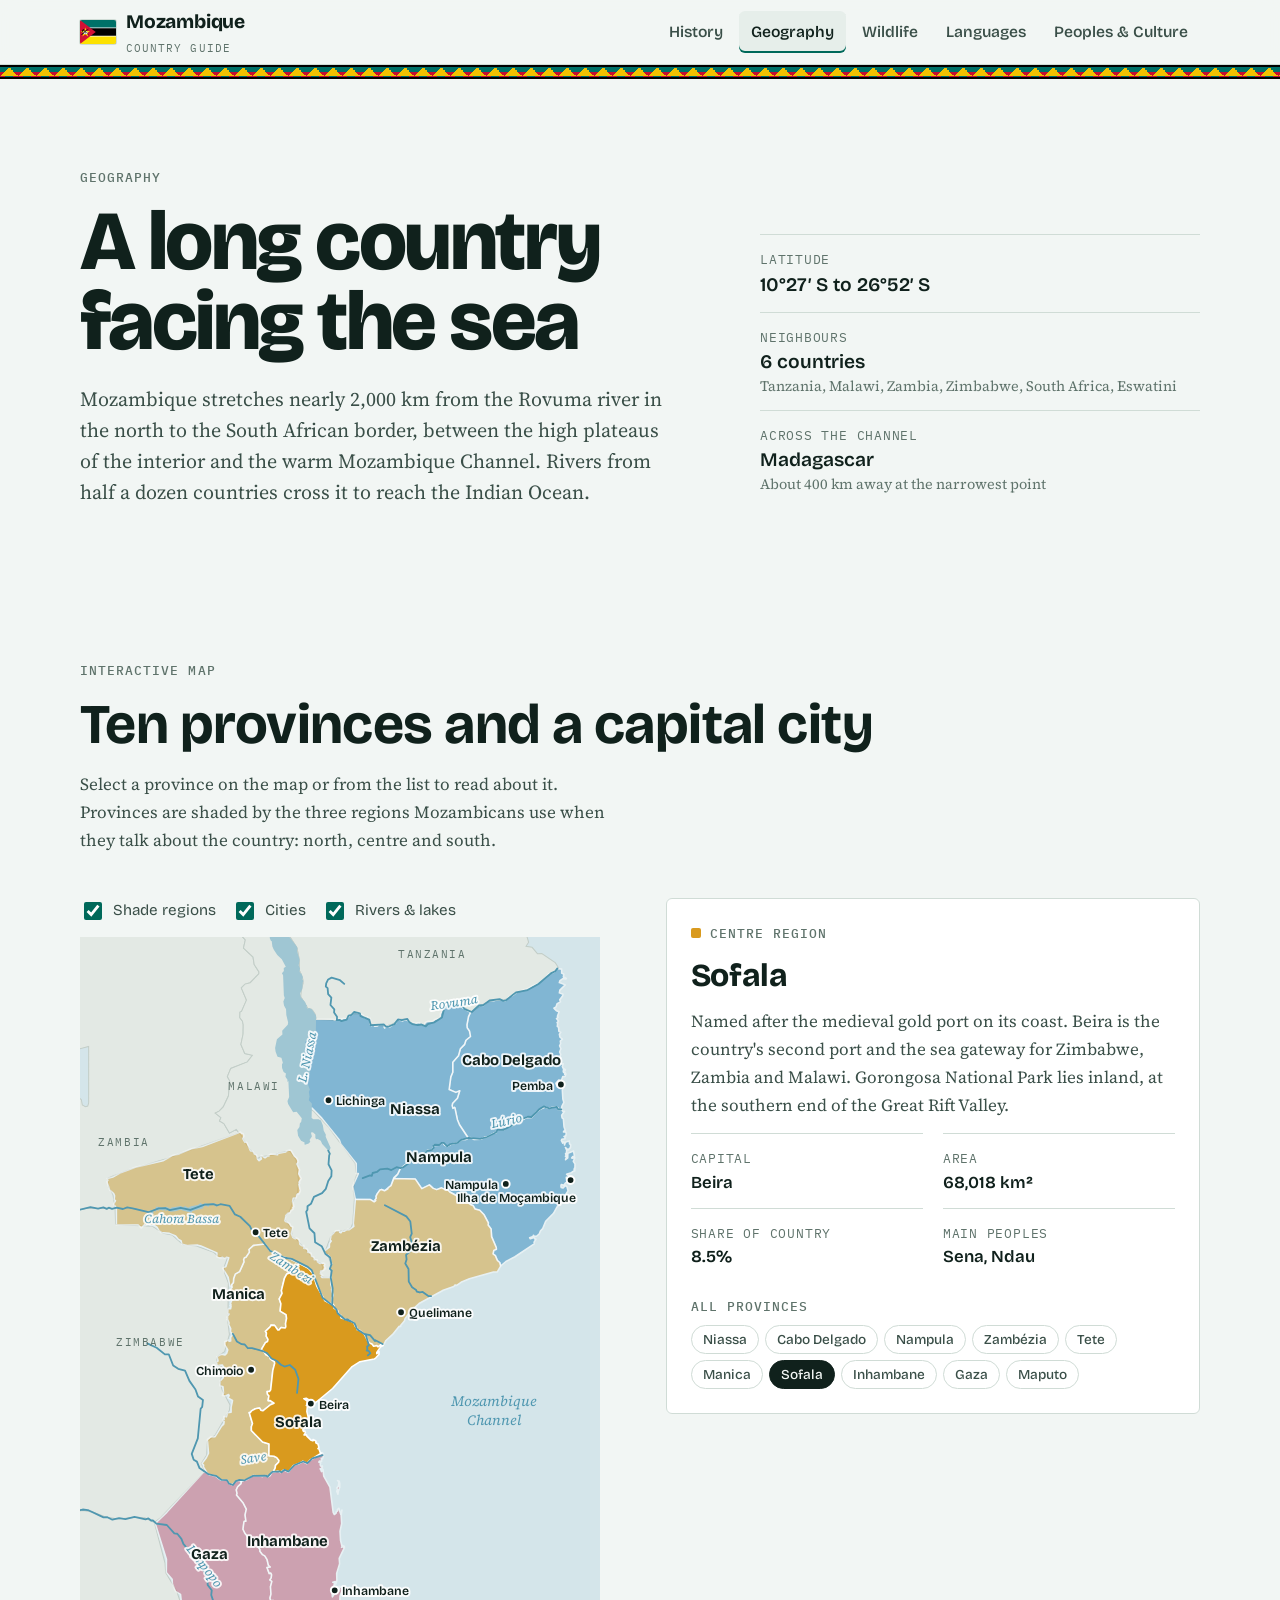
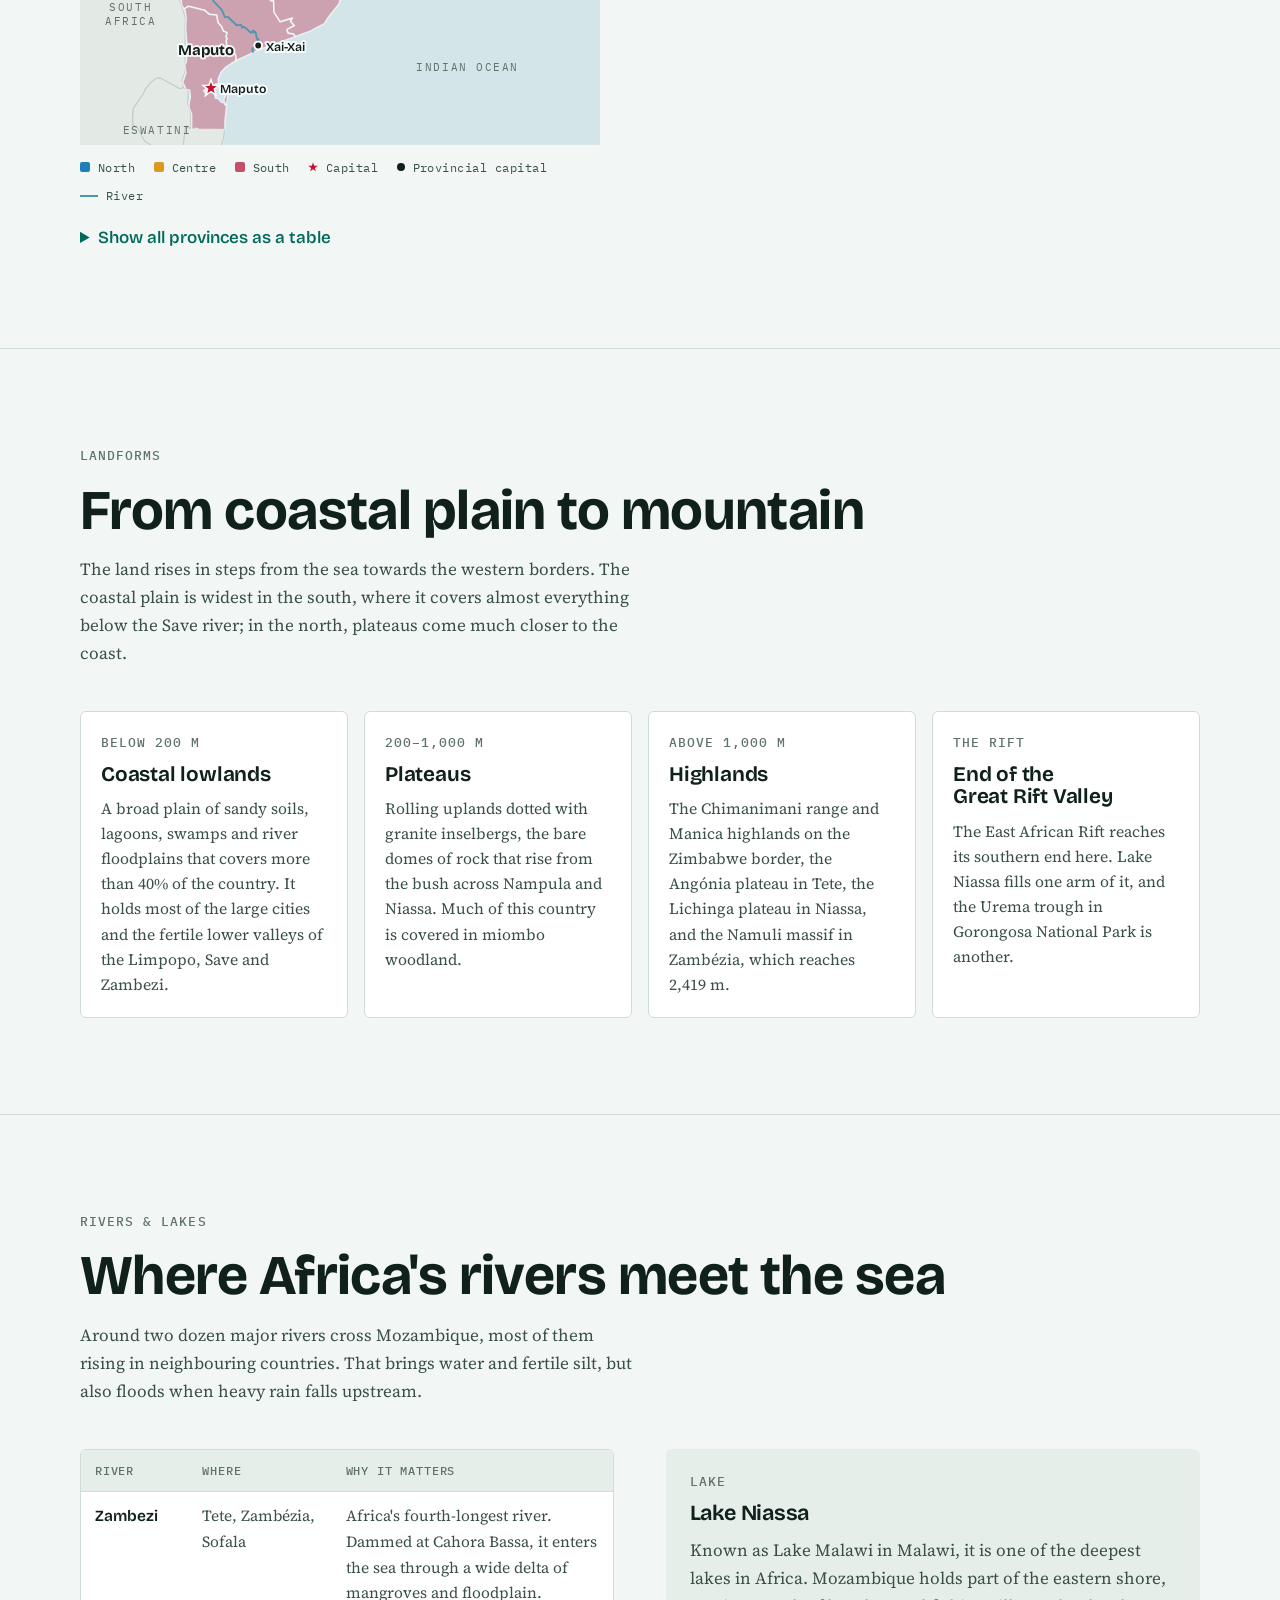
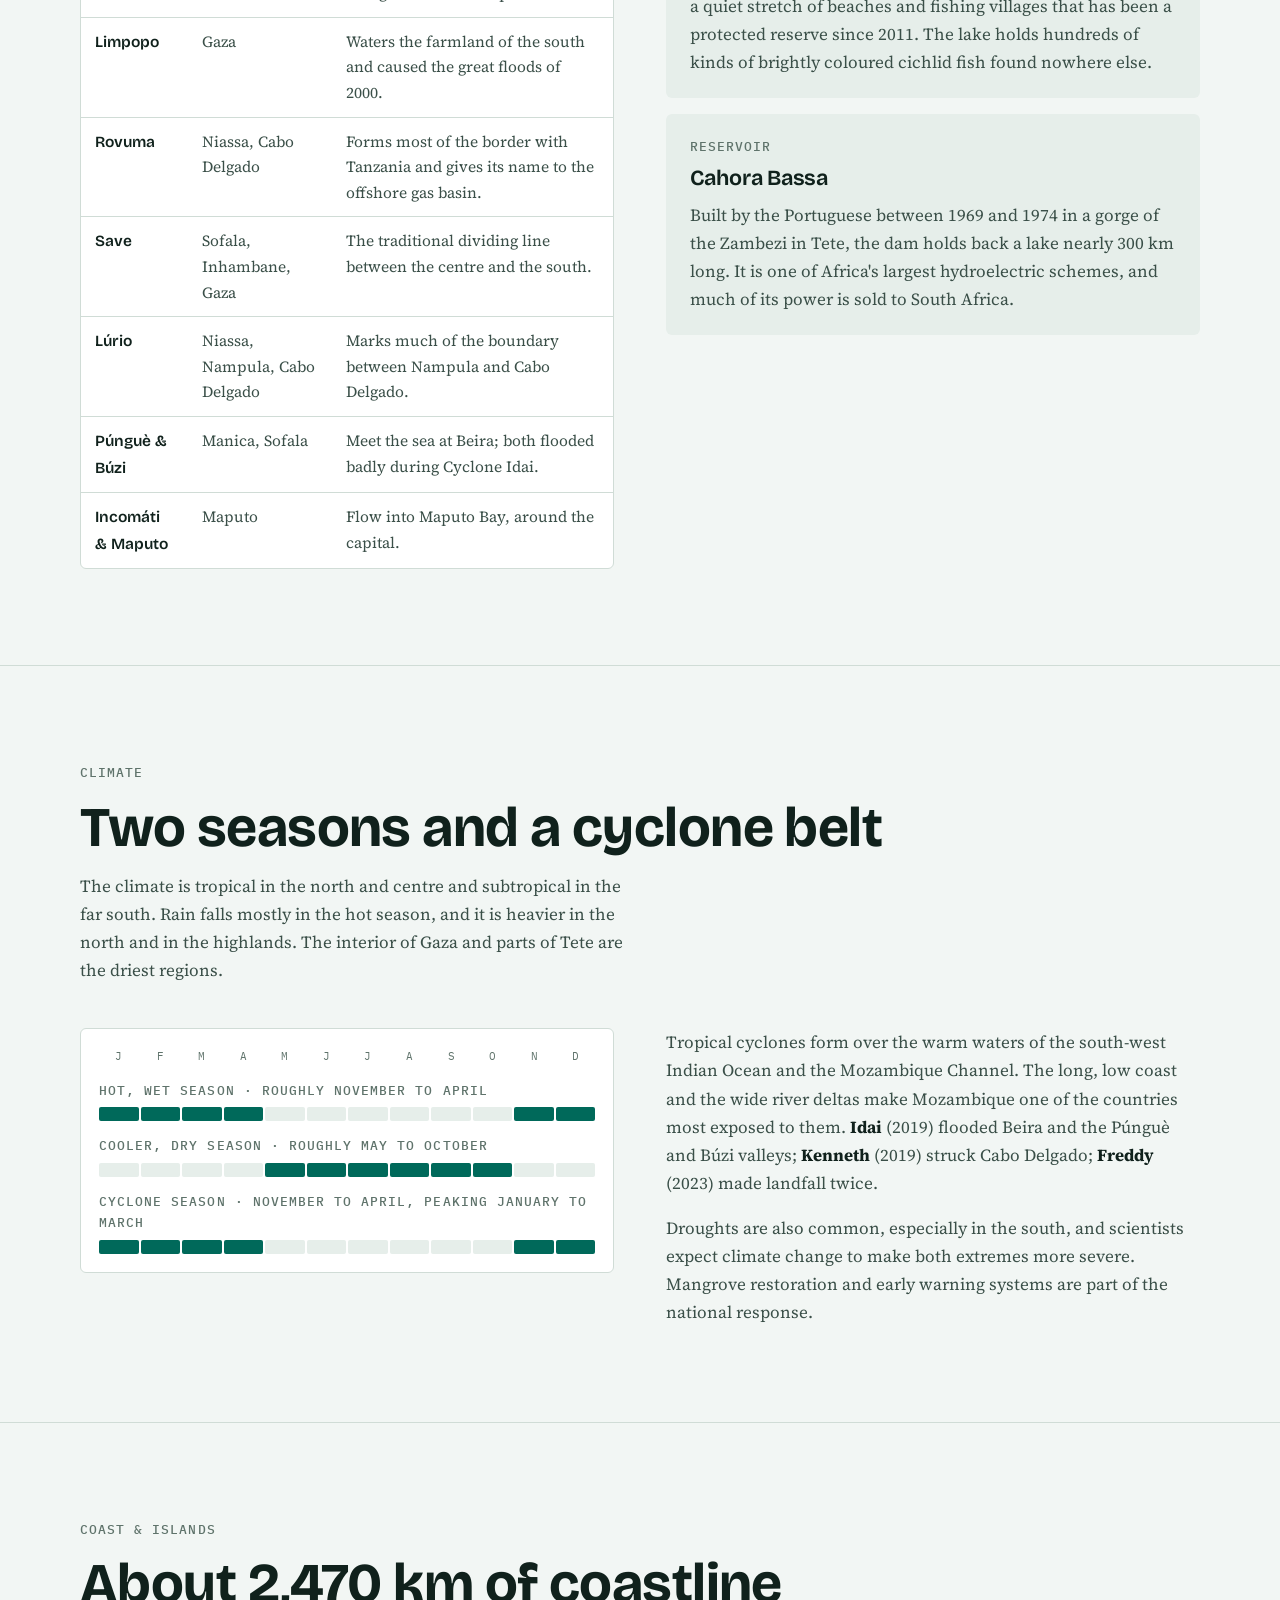
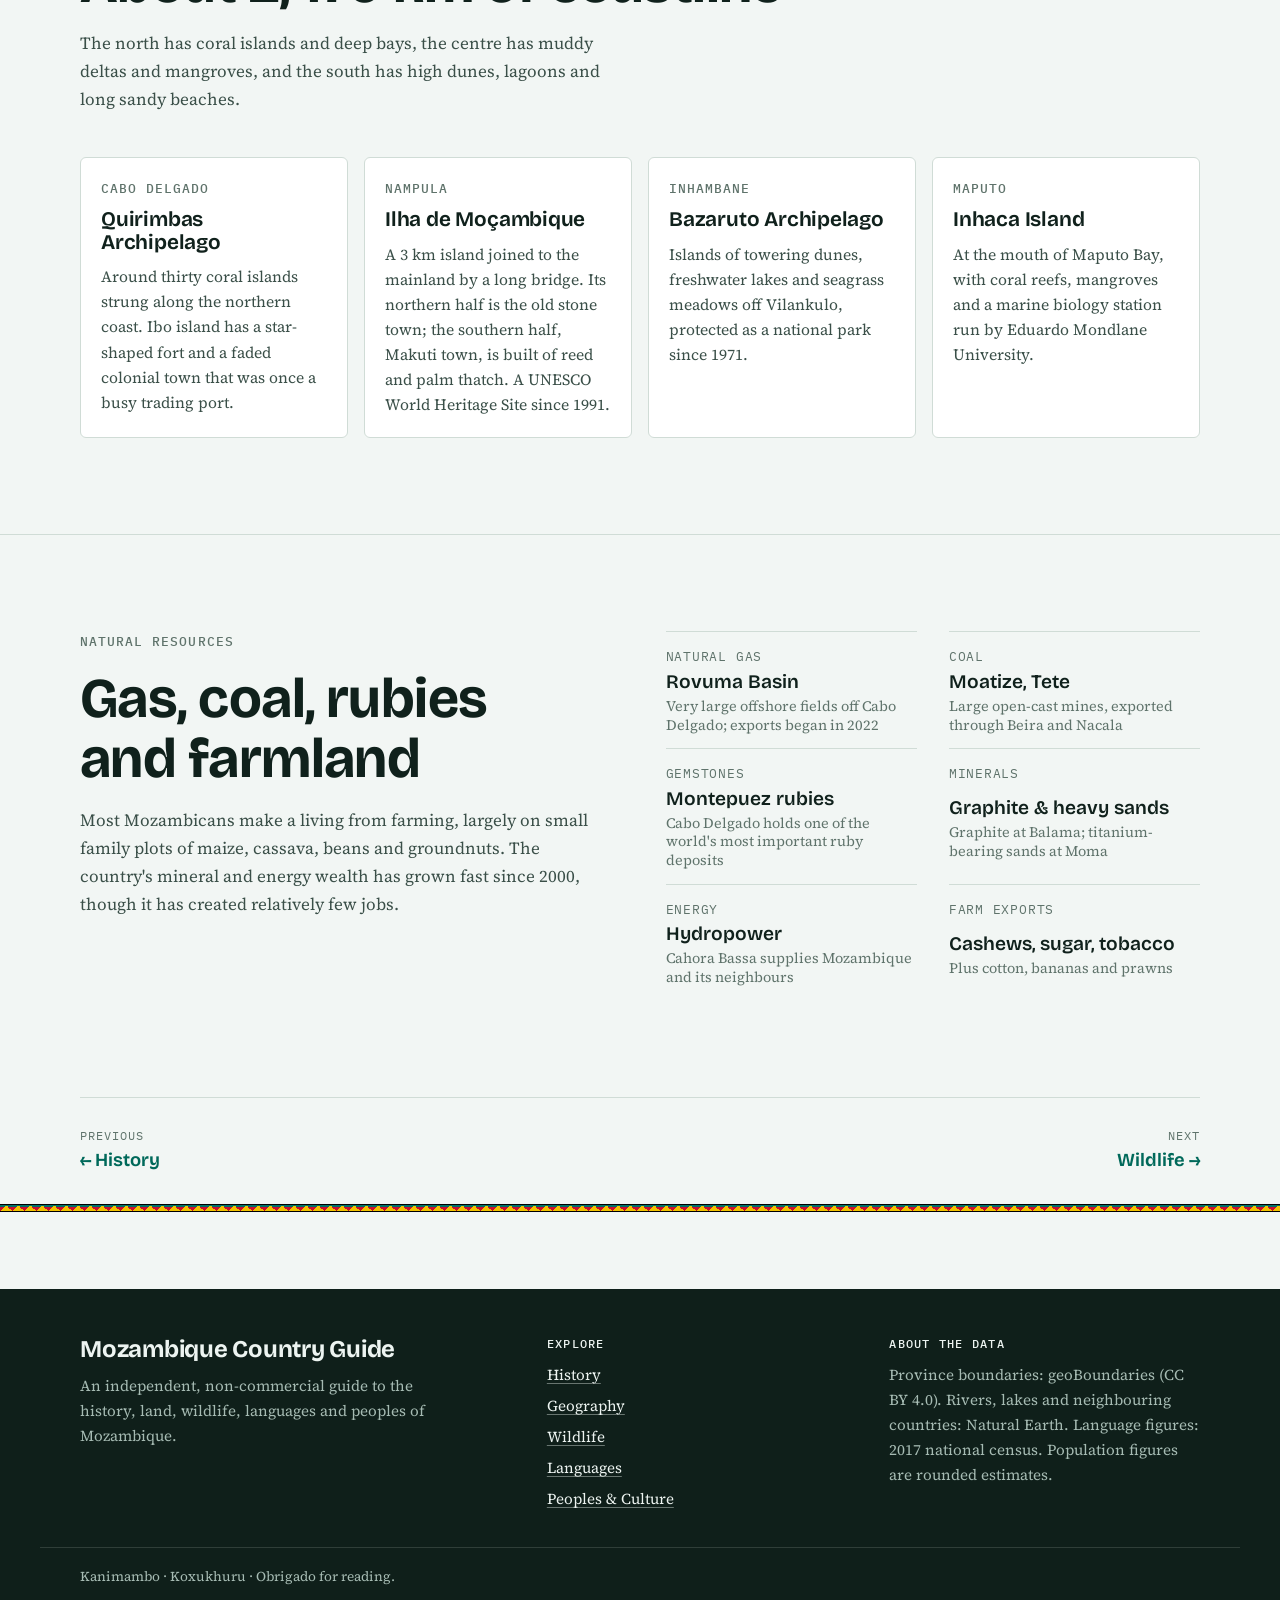
==== commit 991f3fe7: "Use the real flag of Mozambique as the header logo Replace the simplified mini flag in the header of" ====
--- a/geography.html
+++ b/geography.html
@@ -17,7 +17,7 @@
   <header class="site-header">
     <div class="wrap nav-inner">
       <a class="brand" href="index.html" aria-label="Mozambique Country Guide, home">
-        <svg viewBox="0 0 30 20" aria-hidden="true"><rect width="30" height="20" fill="var(--flag-white)"/><rect width="30" height="6.2" fill="var(--flag-green)"/><rect y="6.9" width="30" height="6.2" fill="var(--flag-black)"/><rect y="13.8" width="30" height="6.2" fill="var(--flag-yellow)"/><path d="M0 0L14 10L0 20Z" fill="var(--flag-red)"/><path d="M4.6 7.4l.8 1.7 1.9.2-1.4 1.3.4 1.9-1.7-1-1.7 1 .4-1.9-1.4-1.3 1.9-.2z" fill="var(--flag-yellow)"/></svg>
+        <img src="flag.svg" alt="" width="36" height="24" />
         <span>Mozambique<small>Country guide</small></span>
       </a>
       <button class="nav-toggle" id="navToggle" aria-expanded="false" aria-controls="siteNav"><span class="bars" aria-hidden="true"><span></span><span></span><span></span></span>Menu</button>
--- a/styles.css
+++ b/styles.css
@@ -254,7 +254,7 @@
   flex-shrink: 0;
 }
 .brand:hover { color: var(--ink); }
-.brand svg { width: 34px; height: 24px; flex-shrink: 0; border-radius: 2px; }
+.brand img { display: block; width: 36px; height: 24px; flex-shrink: 0; border-radius: 2px; box-shadow: 0 0 0 1px var(--line); }
 .brand small {
   display: block;
   font-family: var(--font-mono);
